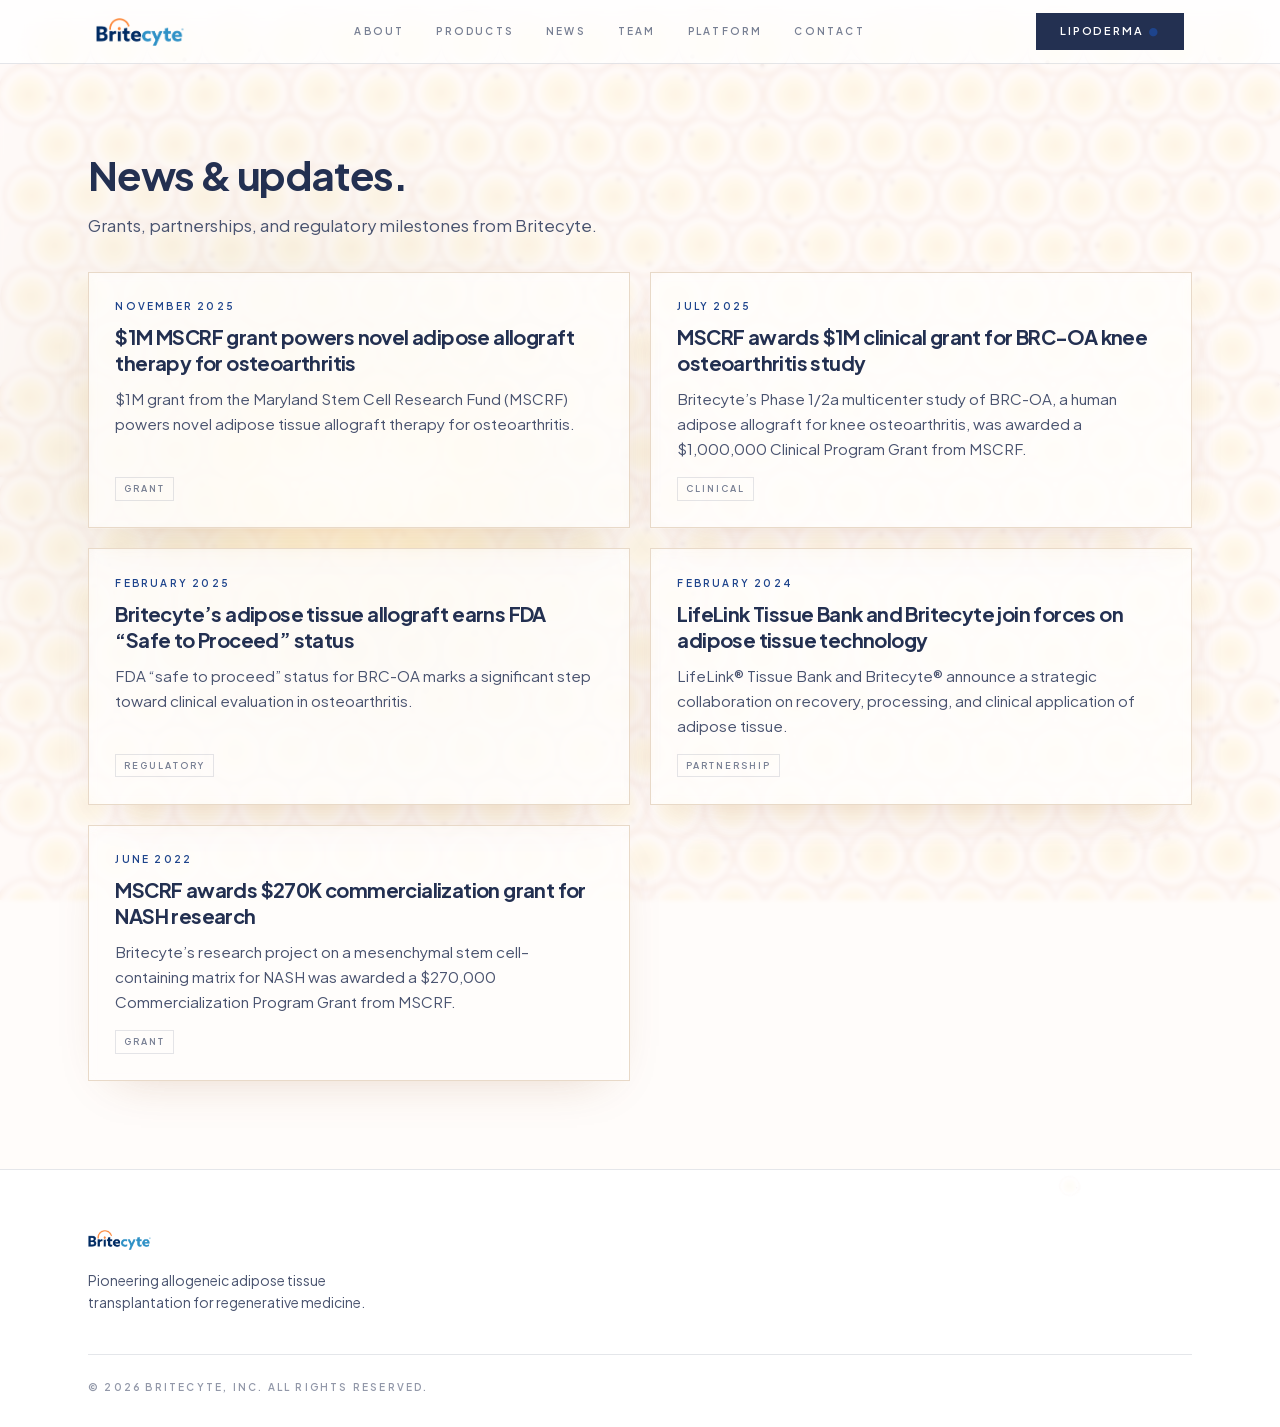
==== news/index.html @ 2af87d01 "Ship news system, product section photos, and team jar treatment. Adds article pages with prev/forwa" ====
<!DOCTYPE html>
<html lang="en" class="scroll-smooth">
<head>
  <meta charset="utf-8" />
  <meta name="viewport" content="width=device-width, initial-scale=1" />
  <title>News — Britecyte</title>
  <meta name="description" content="News, grants, partnerships, and regulatory updates from Britecyte." />
  <link rel="stylesheet" href="../css/styles.css?v=20260710n" />
</head>
<body>
  <div class="site-surface">
    <header class="site-header" id="site-header">
      <div class="site-header-inner">
        <a href="../index.html" class="site-logo" aria-label="Britecyte home">
          <img src="../assets/logos/britecyte-logo.png" alt="Britecyte" width="140" height="45" />
        </a>
        <nav class="site-nav microtype" aria-label="Primary">
          <a href="../index.html#about">About</a>
          <a href="../index.html#products">Products</a>
          <a href="../index.html#news">News</a>
          <a href="../index.html#team">Team</a>
          <a href="../index.html#platform">Platform</a>
          <a href="../index.html#contact">Contact</a>
        </nav>
        <div class="site-header-actions">
          <a href="../lipoderma.html" class="btn btn-primary">Lipoderma<span class="text-flame"> ●</span></a>
          <button type="button" class="menu-toggle" aria-label="Toggle menu" aria-expanded="false" data-menu-toggle>
            <svg width="24" height="24" viewBox="0 0 24 24" fill="none" stroke="currentColor" stroke-width="1.5" aria-hidden="true">
              <path class="menu-icon-path" d="M4 6h16M4 12h16M4 18h16" />
            </svg>
          </button>
        </div>
      </div>
      <nav class="site-nav-mobile microtype" data-mobile-nav aria-label="Mobile">
        <a href="../index.html#about">About</a>
        <a href="../index.html#products">Products</a>
        <a href="../index.html#news">News</a>
        <a href="../index.html#team">Team</a>
        <a href="../index.html#platform">Platform</a>
        <a href="../index.html#contact">Contact</a>
      </nav>
    </header>

    <main class="site-main">
      <section class="section section-cream">
        <div class="container">
          <div class="section-header reveal">
            <h1 class="section-title font-display">News &amp; updates.</h1>
            <p class="section-intro">Grants, partnerships, and regulatory milestones from Britecyte.</p>
          </div>
          <div class="news-grid news-grid--page reveal">
            <!-- NEWS_CARDS_START -->
            <a class="news-card surface surface-lg" href="mscrf-1m-grant-osteoarthritis/">
              <time class="microtype news-date" datetime="2025-11">November 2025</time>
              <h2 class="font-display news-title">$1M MSCRF grant powers novel adipose allograft therapy for osteoarthritis</h2>
              <p class="news-excerpt">$1M grant from the Maryland Stem Cell Research Fund (MSCRF) powers novel adipose tissue allograft therapy for osteoarthritis.</p>
              <span class="news-tag microtype">Grant</span>
            </a>
            <a class="news-card surface surface-lg" href="mscrf-clinical-grant-brc-oa/">
              <time class="microtype news-date" datetime="2025-07">July 2025</time>
              <h2 class="font-display news-title">MSCRF awards $1M clinical grant for BRC-OA knee osteoarthritis study</h2>
              <p class="news-excerpt">Britecyte’s Phase 1/2a multicenter study of BRC-OA, a human adipose allograft for knee osteoarthritis, was awarded a $1,000,000 Clinical Program Grant from MSCRF.</p>
              <span class="news-tag microtype">Clinical</span>
            </a>
            <a class="news-card surface surface-lg" href="fda-safe-to-proceed-brc-oa/">
              <time class="microtype news-date" datetime="2025-02">February 2025</time>
              <h2 class="font-display news-title">Britecyte’s adipose tissue allograft earns FDA “Safe to Proceed” status</h2>
              <p class="news-excerpt">FDA “safe to proceed” status for BRC-OA marks a significant step toward clinical evaluation in osteoarthritis.</p>
              <span class="news-tag microtype">Regulatory</span>
            </a>
            <a class="news-card surface surface-lg" href="lifelink-britecyte-partnership/">
              <time class="microtype news-date" datetime="2024-02">February 2024</time>
              <h2 class="font-display news-title">LifeLink Tissue Bank and Britecyte join forces on adipose tissue technology</h2>
              <p class="news-excerpt">LifeLink® Tissue Bank and Britecyte® announce a strategic collaboration on recovery, processing, and clinical application of adipose tissue.</p>
              <span class="news-tag microtype">Partnership</span>
            </a>
            <a class="news-card surface surface-lg" href="mscrf-nash-commercialization-grant/">
              <time class="microtype news-date" datetime="2022-06">June 2022</time>
              <h2 class="font-display news-title">MSCRF awards $270K commercialization grant for NASH research</h2>
              <p class="news-excerpt">Britecyte’s research project on a mesenchymal stem cell–containing matrix for NASH was awarded a $270,000 Commercialization Program Grant from MSCRF.</p>
              <span class="news-tag microtype">Grant</span>
            </a>
            <!-- NEWS_CARDS_END -->
          </div>
        </div>
      </section>
    </main>

    <footer class="site-footer section-motif-host" data-motif-key="footer">
      <div class="container footer-inner">
        <div class="footer-brand">
          <img src="../assets/logos/britecyte-logo.png" alt="Britecyte" width="140" height="45" class="footer-logo" />
          <p class="footer-tagline">Pioneering allogeneic adipose tissue transplantation for regenerative medicine.</p>
        </div>
        <p class="footer-disclaimer microtype">
          © <span data-year></span> Britecyte, Inc. All rights reserved.
        </p>
      </div>
    </footer>
  </div>
  <script type="module" src="../js/main.js?v=20260710l"></script>
</body>
</html>
---- css/styles.css ----
/* ── Fonts ─────────────────────────────────────────────────────────────── */
@font-face {
  font-family: "Plus Jakarta Sans";
  font-style: normal;
  font-weight: 200 800;
  font-display: swap;
  src: url(../assets/fonts/fba5a26ea33df6a3-s.p.18rizl4rsrl42.woff2) format("woff2");
}

/* ── Design tokens (orange ↔ blue inverted vs New V3 Lipoderma) ─────────── */
:root {
  --font-sans: "Plus Jakarta Sans", system-ui, -apple-system, sans-serif;
  --font-display: var(--font-sans);
  --color-ink: #233051;
  --color-ink-soft: #4a5470;
  --color-ivory: #fff;
  --color-cream: #fffbf7;
  --color-sand: #f5e6d8;
  --color-bronze: #c0782e;
  --color-bronze-deep: #8b4513;
  --color-flame: #1e448c;
  --color-orange-bright: #fd893c;
  --brand-wordmark-height-sm: 1.375rem;
  --brand-wordmark-height-md: 1.75rem;
  --brand-wordmark-height-lg: 2.25rem;
  /* Per-brand optical cap heights — artwork crops differ between SVG and PNG */
  --wordmark-lipoderma-sm: 1.3125rem;
  --wordmark-liposana-sm: 1.8125rem;
  --wordmark-lipoderma-md: 1.3125rem;
  --wordmark-liposana-md: 1.8125rem;
  --wordmark-lipoderma-lg: 2.25rem;
  --wordmark-liposana-lg: 3.125rem;
  --color-accent-ring: rgba(30, 68, 140, 0.28);
  --color-hairline: #2330511f;
  --color-border-warm: #ecd9c8;
  --color-border-glass: #f0dcc8bf;
  --site-header-h: 4rem;
  --container-max: 72rem;
  --shadow-lift: 0 18px 50px -28px #8b451347;
  --ease-out: cubic-bezier(0.22, 1, 0.36, 1);
  --space-card: 1.35rem;
  --space-card-lg: 1.65rem;
  --section-bg: rgba(255, 251, 247, 0.65);
  --section-padding: 4.5rem;
  --surface-fill: rgba(255, 255, 255, 0.48);
  --type-h2: clamp(1.75rem, 3.6vw, 2.5rem);
  --type-h3: 1.25rem;
  --type-body: 0.95rem;
  --type-lead: 1.05rem;
}

*,
*::before,
*::after {
  box-sizing: border-box;
  margin: 0;
  padding: 0;
}

html {
  scroll-behavior: smooth;
  -webkit-text-size-adjust: 100%;
}

body {
  font-family: var(--font-sans);
  color: var(--color-ink);
  background: var(--color-ivory);
  line-height: 1.5;
  -webkit-font-smoothing: antialiased;
}

::selection {
  background: var(--color-bronze);
  color: var(--color-ivory);
}

img {
  max-width: 100%;
  height: auto;
  display: block;
}

a {
  color: inherit;
  text-decoration: none;
}

button {
  font: inherit;
  cursor: pointer;
  border: none;
  background: none;
}

.font-display {
  font-family: var(--font-display);
  font-weight: 700;
  letter-spacing: -0.03em;
}

.microtype {
  font-size: 10px;
  font-weight: 600;
  letter-spacing: 0.22em;
  text-transform: uppercase;
  color: rgba(74, 84, 112, 0.75);
}

.text-muted {
  color: rgba(74, 84, 112, 0.7);
}

.text-bronze {
  color: var(--color-bronze);
}

.text-bronze-deep {
  color: var(--color-bronze-deep);
}

.text-flame {
  color: var(--color-flame);
}

/* Shared product wordmark sizing — optical match across Lipoderma SVG & Liposana PNG */
.brand-wordmark {
  display: block;
  height: var(--wordmark-lipoderma-sm);
  width: auto;
  max-width: min(100%, 14rem);
  object-fit: contain;
  object-position: left center;
}

.brand-wordmark--liposana {
  height: var(--wordmark-liposana-sm);
}

.brand-wordmark--md {
  height: var(--wordmark-lipoderma-md);
  max-width: min(100%, 11rem);
}

.brand-wordmark--md.brand-wordmark--liposana {
  height: var(--wordmark-liposana-md);
}

.brand-wordmark--lg {
  height: var(--wordmark-lipoderma-lg);
  max-width: min(100%, 16rem);
}

.brand-wordmark--lg.brand-wordmark--liposana {
  height: var(--wordmark-liposana-lg);
}

/* ── Dots (match V3 hierarchy) ─────────────────────────────────────────── */
.eyebrow-dot,
.history-dot {
  display: inline-block;
  width: 0.625rem;
  height: 0.625rem;
  border-radius: 999px;
  background: var(--color-flame);
  flex-shrink: 0;
  position: relative;
  box-shadow: 0 0 0 0.375rem var(--color-accent-ring);
  animation: accent-ring-pulse 1.8s ease-in-out infinite;
  vertical-align: middle;
}

.eyebrow-dot {
  margin-right: 0.75rem;
}

/* Section titles — solid dot only, no pulsing ring */
.section-header .eyebrow-dot,
.hero-eyebrow .eyebrow-dot,
.contact-block>.microtype .eyebrow-dot,
.page-hero .microtype .eyebrow-dot {
  box-shadow: none;
  animation: none;
  transform: translateY(-5%);
}

@keyframes accent-ring-pulse {

  0%,
  100% {
    box-shadow: 0 0 0 0.375rem var(--color-accent-ring);
  }

  50% {
    box-shadow: 0 0 0 0.6875rem rgba(30, 68, 140, 0.08);
  }
}

@media (prefers-reduced-motion: reduce) {

  .eyebrow-dot,
  .history-dot {
    animation: none;
  }
}

/* ── Surfaces (glass panels — unified V3-aligned system) ─────────────────── */
.surface {
  padding: var(--space-card);
  border: 1px solid #e8d9c8;
  background-color: var(--surface-fill);
  backdrop-filter: blur(4px);
  -webkit-backdrop-filter: blur(4px);
  box-shadow: var(--shadow-lift);
}

/* Size modifier */
.surface-lg {
  padding: var(--space-card-lg);
}

/* Slightly stronger glass (used sparingly for emphasis) */
.surface-glass {
  background-color: rgba(255, 251, 247, 0.92);
  border-color: #e8d9c8c4;
  backdrop-filter: blur(8px);
  -webkit-backdrop-filter: blur(8px);
}

/* Accent tint (warm) — toned to harmonize with base surface transparency */
.surface-accent {
  background: linear-gradient(145deg, rgba(255, 255, 255, 0.9) 0%, rgba(255, 240, 230, 0.86) 100%);
  border-color: rgba(192, 120, 46, 0.28);
}

/* Tile variant (used in grids) */
.surface-tile {
  background-color: var(--surface-fill);
  border: 1px solid #e8d9c8;
  backdrop-filter: blur(4px);
  -webkit-backdrop-filter: blur(4px);
  box-shadow: var(--shadow-lift);
}

/* ── Surface / background ────────────────────────────────────────────────── */
.site-surface {
  isolation: isolate;
  min-height: 100vh;
  position: relative;
}

.site-surface::after {
  content: "";
  position: fixed;
  inset: 0;
  z-index: -2;
  pointer-events: none;
  opacity: 0.52;
  background-color: #fdf2f4;
  background-image: url(../assets/patterns/adipocyte-pattern-large.svg);
  background-repeat: repeat;
  background-size: auto 100vh;
}

@media (min-width: 1024px) {
  .site-surface::after {
    background-size: 100vw auto;
  }
}

.site-surface::before {
  content: "";
  position: fixed;
  inset: 0;
  z-index: -1;
  pointer-events: none;
  opacity: 0.5;
  background-image: url(../assets/backgrounds/gradO.png);
  background-position: -70% -3%;
  background-repeat: no-repeat;
  background-size: 80vw 1000px;
}

.site-main,
.site-footer {
  position: relative;
  z-index: 1;
}

@media (max-width: 1023px) {
  .site-surface::before {
    background-position: 50% 72%;
    background-size: 120vw 860px;
  }
}

@media (min-width: 1024px) {
  .site-surface::before {
    background-position: -70% -3%;
    background-size: 80vw 1000px;
  }
}

/* ── Layout ──────────────────────────────────────────────────────────────── */
.container {
  width: 100%;
  max-width: var(--container-max);
  margin-inline: auto;
  padding-inline: 1.5rem;
}

.section {
  padding-block: var(--section-padding);
  position: relative;
  overflow-x: clip;
}

.section-white,
.section-cream {
  background: var(--section-bg);
  backdrop-filter: blur(2px);
  -webkit-backdrop-filter: blur(2px);
}

@media (min-width: 768px) {
  :root {
    --section-padding: 5.5rem;
  }
}

.section-header {
  margin-bottom: 2rem;
  max-width: 40rem;
}

.section-header-center {
  text-align: left;
  max-width: 40rem;
  margin-inline: 0;
  margin-bottom: 2rem;
}

.section-title {
  font-size: var(--type-h2);
  line-height: 1.15;
  margin: 0;
  text-wrap: balance;
  color: var(--color-ink);
}

.section-title-sm {
  font-size: clamp(1.5rem, 3vw, 2rem);
  text-transform: uppercase;
  letter-spacing: 0.12em;
}

.section-title-sm .brand-split {
  text-transform: none;
  letter-spacing: normal;
}

.section-intro {
  margin-top: 0.875rem;
  max-width: 36rem;
  color: var(--color-ink-soft);
  line-height: 1.65;
  font-size: var(--type-lead);
}

.section-intro a {
  color: var(--color-flame);
  text-decoration: underline;
  text-underline-offset: 0.15em;
}

.section-intro a:hover {
  color: var(--color-bronze);
}

/* ── Header ──────────────────────────────────────────────────────────────── */
.site-header {
  position: fixed;
  inset: 0 0 auto;
  z-index: 50;
  height: var(--site-header-h);
  border-bottom: 1px solid var(--color-hairline);
  background: rgba(255, 255, 255, 0.82);
  backdrop-filter: blur(12px);
  -webkit-backdrop-filter: blur(12px);
}

.site-header.is-scrolled {
  box-shadow: 0 4px 24px -8px rgba(139, 69, 19, 0.12);
}

.site-header-inner {
  max-width: var(--container-max);
  margin-inline: auto;
  height: 100%;
  padding-inline: 1rem;
  display: flex;
  align-items: center;
  justify-content: space-between;
  gap: 1rem;
}

.site-logo {
  display: inline-flex;
  align-items: center;
  flex-shrink: 0;
  padding-block: 0.25rem;
}

.site-logo img {
  height: 1.75rem;
  width: auto;
  display: block;
}

.site-nav {
  display: none;
  align-items: center;
  gap: 2rem;
}

.site-nav a {
  transition: color 0.15s;
}

.site-nav a:hover,
.site-nav-mobile a:hover {
  color: var(--color-bronze-deep);
}

.site-header-actions {
  display: flex;
  align-items: center;
  gap: 0.75rem;
}

.menu-toggle {
  display: flex;
  align-items: center;
  justify-content: center;
  width: 2.5rem;
  height: 2.5rem;
  color: var(--color-ink);
}

.site-nav-mobile {
  display: none;
  flex-direction: column;
  align-items: center;
  gap: 1.25rem;
  padding: 1.5rem;
  border-top: 1px solid var(--color-hairline);
  background: rgba(255, 255, 255, 0.95);
  backdrop-filter: blur(12px);
}

.site-nav-mobile.is-open {
  display: flex;
}

.site-main {
  padding-top: var(--site-header-h);
}

@media (max-width: 1023px) {
  .site-header-actions .btn-secondary {
    display: none;
  }
}

@media (min-width: 1024px) {
  .site-nav {
    display: flex;
  }

  .menu-toggle {
    display: none;
  }

  .site-header-inner {
    padding-inline: 2rem;
  }
}

/* Mobile menu backdrop (V3 pattern) */
@media (max-width: 1023px) {
  .site-nav-mobile.is-open {
    background: rgba(255, 255, 255, 0.96);
    backdrop-filter: blur(8px);
    -webkit-backdrop-filter: blur(8px);
  }
}

/* ── Buttons ─────────────────────────────────────────────────────────────── */
.btn {
  display: inline-flex;
  align-items: center;
  justify-content: center;
  gap: 0.25rem;
  padding: 0.625rem 1.5rem;
  font-size: 0.6875rem;
  font-weight: 600;
  letter-spacing: 0.18em;
  text-transform: uppercase;
  transition: background 0.2s, color 0.2s, border-color 0.2s;
  white-space: nowrap;
}

.btn-primary {
  background: var(--color-ink);
  color: var(--color-ivory);
}

.btn-primary:hover {
  background: var(--color-bronze);
}

.btn-secondary {
  border: 1px solid var(--color-hairline);
  color: var(--color-ink);
  background: transparent;
}

.btn-secondary:hover {
  border-color: var(--color-bronze);
  color: var(--color-bronze-deep);
}

.btn-ghost {
  border: 1px solid var(--color-sand);
  color: var(--color-ink-soft);
  background: rgba(255, 255, 255, 0.6);
}

.btn-ghost:hover {
  border-color: var(--color-flame);
  color: var(--color-ink);
}

.btn-full {
  width: 100%;
}

/* ── Card copy (typography inside surfaces) ──────────────────────────────── */
.card-title,
.news-title,
.pathway-title,
.platform-proof h3 {
  font-size: var(--type-h3);
  margin-bottom: 0.625rem;
  line-height: 1.3;
  color: var(--color-ink);
}

.card-title-lg,
.our-story-heading,
.platform-outcomes-title {
  font-size: 1.375rem;
  margin: 0 0 1rem;
  line-height: 1.3;
  color: var(--color-ink);
}

.card-body,
.our-story-copy,
.pathway-body,
.platform-outcomes-lead,
.platform-proof p,
.news-excerpt,
.news-body,
.product-desc {
  color: var(--color-ink-soft);
  line-height: 1.65;
  font-size: var(--type-body);
}

/* ── Hero ────────────────────────────────────────────────────────────────── */
.hero {
  min-height: calc(100svh - var(--site-header-h));
  display: flex;
  align-items: center;
  padding-block: 2rem 3rem;
  position: relative;
}

.hero::after {
  content: "";
  position: absolute;
  inset-inline: 0;
  bottom: 0;
  height: 5rem;
  background: linear-gradient(to bottom, transparent, rgba(255, 251, 247, 0.65));
  pointer-events: none;
}

.hero-grid {
  width: 100%;
  max-width: var(--container-max);
  margin-inline: auto;
  padding-inline: 1.5rem;
  display: grid;
  gap: 2.5rem;
  align-items: center;
}

.hero-headline {
  font-size: clamp(2rem, 5vw, 3rem);
  line-height: 1.1;
  margin-top: 0;
}

.hero-subhead {
  margin-top: 1.25rem;
  max-width: 32rem;
  color: var(--color-ink-soft);
  line-height: 1.65;
  font-size: var(--type-lead);
}

.hero-subhead strong {
  font-weight: 700;
  color: var(--color-ink);
}

.hero-cta-row {
  display: flex;
  flex-wrap: wrap;
  gap: 0.75rem;
  margin-top: 1.75rem;
}

.hero-byline {
  margin-top: 1.5rem;
}

.hero-visual-inner {
  display: grid;
  gap: 1rem;
  position: relative;
  z-index: 1;
}

/* .hero-stat-card {
//layout hook — visual styling from .surface 
} */

.hero-stat-value {
  display: block;
  font-size: 1.25rem;
  line-height: 1.2;
}

.hero-stat-label {
  display: block;
  margin-top: 0.35rem;
}

@media (min-width: 1024px) {
  .hero-grid {
    grid-template-columns: 1.1fr 0.9fr;
    gap: 3rem;
    padding-inline: 2rem;
  }
}

/* ── Platform / Pathway ──────────────────────────────────────────────────── */
.platform-intro {
  max-width: 42rem;
}

.pathway-grid {
  list-style: none;
  display: grid;
  gap: 1rem;
  margin-bottom: 3rem;
}

.pathway-step {
  display: grid;
  grid-template-columns: auto 1fr;
  gap: 1.25rem;
  align-items: start;
}

.pathway-step--1 {
  background: linear-gradient(135deg, rgba(255, 251, 247, 0.95), rgba(255, 235, 210, 0.75));
}

.pathway-step--2 {
  background: linear-gradient(135deg, rgba(255, 240, 220, 0.92), rgba(253, 200, 154, 0.55));
}

.pathway-step--3 {
  background: linear-gradient(135deg, rgba(253, 200, 154, 0.65), rgba(253, 137, 60, 0.35));
}

.pathway-step--4 {
  background: linear-gradient(135deg, rgba(253, 137, 60, 0.35), rgba(192, 120, 46, 0.45));
}

.pathway-num {
  font-family: var(--font-display);
  font-size: 1.75rem;
  font-weight: 800;
  line-height: 1;
  color: var(--color-bronze-deep);
  opacity: 0.85;
}

.pathway-title {
  margin-bottom: 0.625rem;
}

.pathway-body {
  margin: 0;
}

.platform-outcomes {
  margin-bottom: 3rem;
  padding: var(--space-card-lg);
}

.platform-outcomes-copy {
  max-width: 42rem;
  margin-bottom: 1.5rem;
}

.platform-outcomes-lead {
  margin: 0;
}

.platform-outcomes-portrait {
  margin: 0 0 1.25rem;
}

.platform-outcomes-portrait img,
.platform-outcomes-metric img {
  display: block;
  width: 100%;
  height: auto;
  border-radius: 0.5rem;
  border: 1px solid rgba(26, 22, 18, 0.08);
}

.platform-outcomes-caption {
  margin-top: 0.5rem;
  font-size: 0.8rem;
  color: var(--color-ink-soft);
  text-align: center;
}

.platform-outcomes-metrics {
  display: grid;
  gap: 1rem;
}

.platform-outcomes-metric {
  margin: 0;
}

.platform-outcomes-metric-pair {
  display: grid;
  grid-template-columns: 1fr 1fr;
  gap: 0.5rem;
}

.platform-outcomes-note {
  margin-top: 1rem;
  font-size: 0.75rem;
  color: var(--color-ink-soft);
  line-height: 1.5;
  opacity: 0.85;
}

.platform-proof {
  display: grid;
  gap: 1rem;
}

.platform-proof h3 {
  margin-bottom: 0.5rem;
}

.platform-proof p {
  margin: 0;
}

@media (min-width: 1024px) {
  .pathway-grid {
    grid-template-columns: repeat(2, 1fr);
  }

  .platform-outcomes {
    padding: var(--space-card-lg);
  }

  .platform-outcomes-metrics {
    grid-template-columns: repeat(3, 1fr);
  }

  .platform-proof {
    grid-template-columns: repeat(3, 1fr);
  }
}

/* ── About ───────────────────────────────────────────────────────────────── */
.about-grid {
  display: grid;
  gap: 1.5rem;
}

.our-story-copy {
  display: grid;
  gap: 1.25rem;
}

.our-story-copy p {
  margin: 0;
}

.our-story-milestones {
  margin-top: 2rem;
  padding-top: 1.5rem;
  border-top: 1px solid var(--color-hairline);
}

.our-story-milestones-list {
  display: grid;
  gap: 0.75rem;
  margin-top: 0;
  font-size: 0.9rem;
  color: var(--color-ink-soft);
}

.our-story-milestones-list strong {
  color: var(--color-flame);
}

.about-stats {
  list-style: none;
  display: flex;
  flex-wrap: wrap;
  gap: 1.5rem;
  margin-top: 1.5rem;
  padding-top: 1.25rem;
  border-top: 1px solid var(--color-hairline);
}

.about-stats li {
  display: flex;
  flex-direction: column;
  gap: 0.15rem;
}

.about-stats strong {
  font-size: 1.5rem;
  color: var(--color-bronze-deep);
}

.about-stats span {
  font-size: 0.8rem;
  color: var(--color-ink-soft);
}

/* ── Products ────────────────────────────────────────────────────────────── */
.products-grid {
  display: grid;
  gap: 1.5rem;
}

.product-card {
  display: flex;
  flex-direction: column;
  overflow: hidden;
  padding: 0;
}

.product-card.surface-lg {
  padding: 0;
}

.product-brand-logo-wrap {
  min-height: 2.75rem;
  display: flex;
  align-items: center;
  margin-bottom: 0.625rem;
}

.product-brand-logo-wrap .product-brand-logo {
  margin-bottom: 0;
}

.product-card-body {
  padding: var(--space-card-lg);
  flex: 1;
  display: flex;
  flex-direction: column;
}

.product-badge {
  color: var(--color-flame);
  margin-bottom: 0.5rem;
}

.product-brand-logo {
  margin-bottom: 0.625rem;
}

.product-desc {
  flex: 1;
  margin-bottom: 1rem;
}

.product-features {
  list-style: none;
  margin-top: 1rem;
  display: flex;
  flex-direction: column;
  gap: 0.35rem;
}

.product-features li {
  font-size: 0.85rem;
  color: var(--color-ink-soft);
  padding-left: 1rem;
  position: relative;
  line-height: 1.5;
}

.product-features li::before {
  content: "●";
  position: absolute;
  left: 0;
  color: var(--color-flame);
  font-size: 0.5rem;
  top: 0.45em;
}

.product-link {
  display: inline-block;
  margin-top: 1.25rem;
  font-size: 0.85rem;
  font-weight: 600;
  color: var(--color-bronze-deep);
  transition: color 0.15s;
}

.product-link:hover {
  color: var(--color-bronze);
}

@media (min-width: 1024px) {
  .products-grid {
    grid-template-columns: repeat(2, 1fr);
  }
}

/* Photo sections: large natural contain — same treatment as original blue vial */
.products-section,
.section-with-photo {
  isolation: isolate;
}

.products-bg {
  position: absolute;
  inset: 0;
  z-index: 0;
  pointer-events: none;
  overflow: hidden;
}

.products-bg-frame {
  position: absolute;
  left: 50%;
  top: 50%;
  transform: translate(-50%, -50%);
  width: min(calc(var(--container-max) + 6rem), 98vw);
  line-height: 0;
}

.products-bg-photo {
  display: block;
  width: 100%;
  height: auto;
  max-width: none;
  object-fit: contain;
  object-position: center center;
}

#team .products-bg-frame {
  top: 39%;
}

/* ── About / History timeline (V3 style, orange aesthetic) ───────────────── */
.about-timeline {
  list-style: none;
  display: flex;
  flex-direction: column;
  gap: 0;
  margin: 0;
  padding: 0;
  position: relative;
  max-width: 42rem;
  margin-inline: auto;
}

.about-timeline-entry {
  grid-template-columns: 1rem 1fr;
  align-items: start;
  column-gap: 1.25rem;
  padding-bottom: 1.75rem;
  display: grid;
  position: relative;
}

.about-timeline-entry:last-child {
  padding-bottom: 0;
}

.about-timeline-node {
  grid-column: 1;
  grid-row: 1;
  align-self: start;
  justify-self: center;
  margin-top: 0.4375rem;
  z-index: 1;
  background: var(--color-flame);
  border-radius: 999px;
  flex-shrink: 0;
  width: 0.625rem;
  height: 0.625rem;
  display: block;
  position: relative;
  box-shadow: 0 0 0 0.375rem rgba(30, 68, 140, 0.28);
  animation: flame-ring-pulse 1.8s ease-in-out infinite;
}

.about-timeline-node:before {
  content: none;
}

.about-timeline-content {
  grid-column: 2;
  grid-row: 1;
  min-width: 0;
  position: relative;
}

.about-timeline-content:before {
  content: none;
}

.about-timeline-heading {
  font-family: var(--font-display);
  color: var(--color-ink);
  margin: 0;
  font-size: 1rem;
  font-weight: 700;
  line-height: 1.3;
}

.about-timeline-year {
  color: var(--color-flame);
  font-weight: 700;
}

.about-timeline-year:after {
  content: " · ";
  color: rgba(74, 84, 112, 0.6);
  font-weight: 400;
}

.about-timeline-body {
  margin-top: 0.625rem;
  line-height: 1.55;
  text-transform: none;
  letter-spacing: 0.06em;
  font-size: 0.875rem;
  color: var(--color-ink-soft);
}

.about-timeline-visual {
  width: 3.25rem;
  height: 3.25rem;
  object-fit: contain;
  margin-bottom: 0.5rem;
  opacity: 0.92;
}

.about-timeline-visual--brand {
  width: auto;
  height: 1.65rem;
  margin-bottom: 0.5rem;
}

@media (min-width: 768px) {
  .about-timeline-heading {
    font-size: 1.05rem;
  }

  .about-timeline-body {
    font-size: 0.9rem;
  }
}

@media (max-width: 1023px) {
  .about-timeline:after {
    content: "";
    pointer-events: none;
    background: rgba(35, 48, 81, 0.18);
    width: 1px;
    position: absolute;
    top: calc(0.4375rem + 0.3125rem);
    bottom: calc(0.4375rem + 0.3125rem);
    left: calc(0.5rem - 0.5px);
    z-index: 0;
  }

  .about-timeline-content:before {
    content: "";
    pointer-events: none;
    background: rgba(35, 48, 81, 0.18);
    width: calc(1.25rem + 0.5rem);
    height: 1px;
    position: absolute;
    top: 0.6875rem;
    right: 100%;
    margin-right: 0;
  }
}

@media (prefers-reduced-motion: reduce) {
  .about-timeline-node {
    animation: none;
  }
}

/* ── News ────────────────────────────────────────────────────────────────── */
.news-grid {
  display: grid;
  gap: 1.25rem;
}

a.news-card {
  display: flex;
  flex-direction: column;
  height: 100%;
  outline: none;
  text-decoration: none;
  color: inherit;
  transition: transform 0.25s var(--ease-out), box-shadow 0.25s var(--ease-out);
}

a.news-card:hover {
  transform: translateY(-2px);
}

a.news-card:focus-visible {
  box-shadow:
    0 0 0 3px var(--color-accent-ring),
    var(--shadow-lift);
}

.news-date {
  color: var(--color-flame);
  display: block;
  margin-bottom: 0.625rem;
}

.news-excerpt {
  flex: 1;
}

.news-tag {
  display: inline-block;
  margin-top: 1rem;
  padding: 0.25rem 0.5rem;
  border: 1px solid var(--color-hairline);
  font-size: 9px;
  align-self: flex-start;
}

.news-more {
  margin-top: 1.75rem;
}

.news-more--header {
  margin-top: 0.875rem;
}

.news-load-error {
  color: var(--color-ink-soft);
  font-size: var(--type-body);
}

.news-grid--page {
  grid-template-columns: 1fr;
}

@media (min-width: 768px) {
  .news-grid--page {
    grid-template-columns: repeat(2, 1fr);
  }
}

@media (min-width: 1024px) {
  .news-grid {
    grid-template-columns: repeat(3, 1fr);
  }

  .news-grid--page {
    grid-template-columns: repeat(2, 1fr);
  }
}

/* Article pages */
.article-container {
  max-width: 42rem;
}

.article-back {
  margin-bottom: 1.5rem;
}

.article-back a {
  color: var(--color-flame);
}

.article-back a:hover {
  color: var(--color-bronze);
}

.article-header {
  margin-bottom: 1.75rem;
}

.article-title {
  font-size: var(--type-h2);
  line-height: 1.2;
  margin-top: 0.75rem;
  text-wrap: balance;
}

.article-body {
  display: grid;
  gap: 1.15rem;
  font-size: var(--type-body);
  line-height: 1.7;
  color: var(--color-ink-soft);
}

.article-body p {
  margin: 0;
}

.article-links {
  margin-top: 2rem;
}

.article-links-label {
  margin-bottom: 0.75rem;
  color: var(--color-flame);
}

.article-links ul {
  list-style: none;
  display: grid;
  gap: 0.65rem;
}

.article-links a {
  color: var(--color-ink);
  text-decoration: underline;
  text-underline-offset: 0.15em;
}

.article-links a:hover {
  color: var(--color-bronze);
}

.article-back-bottom {
  margin-top: 2rem;
}

.article-nav {
  display: grid;
  grid-template-columns: 1fr 1fr;
  gap: 1rem;
  margin-top: 2.5rem;
  padding-top: 1.75rem;
  border-top: 1px solid var(--color-hairline);
}

.article-nav-link {
  display: flex;
  flex-direction: column;
  gap: 0.4rem;
  padding: 1rem 1.1rem;
  border-radius: 0.75rem;
  background: rgba(255, 255, 255, 0.48);
  border: 1px solid var(--color-hairline);
  text-decoration: none;
  color: inherit;
  transition: border-color 0.2s ease, background 0.2s ease;
  min-width: 0;
}

.article-nav-link:hover {
  border-color: rgba(30, 68, 140, 0.35);
  background: rgba(255, 255, 255, 0.72);
}

.article-nav-link.is-empty {
  visibility: hidden;
  pointer-events: none;
  border: 0;
  background: transparent;
  padding: 0;
}

.article-nav-prev {
  text-align: right;
  align-items: flex-end;
}

.article-nav-dir {
  color: var(--color-flame);
}

.article-nav-title {
  font-size: var(--type-body);
  line-height: 1.35;
  color: var(--color-ink);
  text-wrap: balance;
}

@media (max-width: 560px) {
  .article-nav {
    grid-template-columns: 1fr;
  }

  .article-nav-prev {
    text-align: left;
    align-items: flex-start;
  }

  .article-nav-link.is-empty {
    display: none;
  }
}

/* (Careers section removed per request) */

/* ── Team & Contact ──────────────────────────────────────────────────────── */
.team-contact-stack {
  display: flex;
  flex-direction: column;
  gap: 4rem;
}

.contact-block {
  width: 100%;
  max-width: 40rem;
  margin-inline: auto;
}

.contact-block > .section-title {
  text-align: center;
  margin-bottom: 2rem;
}

.team-section {
  width: 100%;
}

.team-grid {
  display: grid;
  grid-template-columns: repeat(2, minmax(0, 1fr));
  gap: 1.25rem;
}

.team-card {
  padding: 0;
  overflow: hidden;
  cursor: pointer;
}

.team-card-inner {
  position: relative;
  aspect-ratio: 3 / 4;
  overflow: hidden;
}

.team-card-photo {
  display: block;
  width: 100%;
  height: 120%;
  object-fit: cover;
  object-position: center top;
  transform: translateY(-10%);
}

#team .team-grid {
  margin-top: 12%;
}

.team-card-name {
  position: absolute;
  inset-inline: 0;
  bottom: 0;
  z-index: 2;
  padding: 2.5rem 1rem 1rem;
  background: linear-gradient(to top, rgba(20, 12, 6, 0.88) 0%, rgba(20, 12, 6, 0.45) 55%, transparent 100%);
  pointer-events: none;
}

.team-card-name-text {
  display: block;
  color: #fff8f0;
  font-size: 0.95rem;
  line-height: 1.25;
  text-shadow: 0 1px 8px rgba(0, 0, 0, 0.35);
}

.team-card-title {
  display: block;
  margin-top: 0.35rem;
  color: var(--color-bronze);
  line-height: 1.35;
}

.team-card-bio {
  position: absolute;
  inset: 0;
  z-index: 3;
  display: flex;
  align-items: center;
  padding: 1.25rem;
  background: rgba(28, 18, 10, 0.9);
  color: rgba(255, 251, 247, 0.95);
  opacity: 0;
  overflow-y: auto;
  transition: opacity 0.35s var(--ease-out);
}

.team-card-bio p {
  font-size: 0.82rem;
  line-height: 1.65;
}

.team-card:hover .team-card-bio,
.team-card:focus-within .team-card-bio {
  opacity: 1;
}

.contact-email {
  display: inline-block;
  margin-top: 1rem;
  font-size: 1.25rem;
  color: var(--color-bronze-deep);
  transition: color 0.15s;
}

.contact-email:hover {
  color: var(--color-bronze);
}

.contact-form {
  margin-top: 1.5rem;
  display: flex;
  flex-direction: column;
  gap: 1rem;
}

.contact-form.surface-lg {
  padding: var(--space-card-lg);
}

.form-row {
  display: flex;
  flex-direction: column;
  gap: 0.35rem;
}

.form-label {
  color: var(--color-ink-soft);
}

.form-input {
  padding: 0.75rem 1rem;
  border: 1px solid var(--color-border-warm);
  background: rgba(255, 255, 255, 0.8);
  font-family: inherit;
  font-size: 0.95rem;
  color: var(--color-ink);
  transition: border-color 0.15s;
}

.form-input:focus {
  outline: none;
  border-color: var(--color-bronze);
}

.form-textarea {
  resize: vertical;
  min-height: 6rem;
}

.form-success {
  color: var(--color-bronze-deep);
  text-align: center;
  padding: 0.5rem;
}

.form-error {
  color: #9a3412;
  text-align: center;
  padding: 0.5rem;
}

.contact-address {
  margin-top: 2rem;
  font-style: normal;
  font-size: 0.9rem;
  color: var(--color-ink-soft);
  line-height: 1.7;
  text-align: center;
}

.contact-address a {
  color: var(--color-bronze-deep);
}

.contact-address a:hover {
  text-decoration: underline;
}

@media (min-width: 640px) {
  .team-grid {
    grid-template-columns: repeat(3, minmax(0, 1fr));
  }
}

@media (min-width: 1024px) {
  .contact-block {
    max-width: 52rem;
  }

  .team-grid {
    grid-template-columns: repeat(5, minmax(0, 1fr));
    gap: 1rem;
  }

  .team-card-name-text {
    font-size: 0.85rem;
  }

  .team-card-bio p {
    font-size: 0.78rem;
  }
}

@media (prefers-reduced-motion: reduce) {
  .team-card-bio {
    transition: none;
  }
}

/* ── Product subpages ────────────────────────────────────────────────────── */
.page-hero:not(.products-section) {
  padding-top: calc(var(--section-padding) * 0.6);
  padding-bottom: calc(var(--section-padding) * 0.55);
}

.page-hero-inner {
  max-width: 40rem;
}

.page-hero-inner>.microtype:first-child {
  margin-bottom: 0;
}

.page-hero-logo {
  display: block;
  margin: 0.875rem 0 1rem;
}

.page-hero-title {
  font-size: clamp(2rem, 4vw, 2.75rem);
  line-height: 1.12;
  margin-top: 0;
}

.page-hero-lead {
  margin-top: 1.25rem;
  color: var(--color-ink-soft);
  line-height: 1.65;
  font-size: 1.05rem;
}

.page-content-grid {
  display: grid;
  gap: 1rem;
}

.page-content-grid h3 {
  font-size: 1.1rem;
  margin-bottom: 0.625rem;
  line-height: 1.35;
}

.page-content-grid p {
  font-size: 0.95rem;
  color: var(--color-ink-soft);
  line-height: 1.65;
}

.page-cta-row {
  display: flex;
  flex-wrap: wrap;
  gap: 0.75rem;
  margin-top: 1.75rem;
}

@media (min-width: 1024px) {
  .page-content-grid {
    grid-template-columns: repeat(2, 1fr);
  }
}

/* ── Footer ──────────────────────────────────────────────────────────────── */
.site-footer {
  position: relative;
  border-top: 1px solid var(--color-hairline);
  background: var(--color-ivory);
  padding-block: 3.5rem 2rem;
}

.footer-gradient {
  position: absolute;
  inset-inline: 0;
  top: 0;
  height: 4rem;
  transform: translateY(-100%);
  background: linear-gradient(to bottom, transparent, var(--color-ivory));
  pointer-events: none;
}

.footer-lead {
  margin-bottom: 2.5rem;
}

.footer-headline {
  font-size: clamp(1.35rem, 3vw, 1.75rem);
  line-height: 1.3;
  max-width: 36rem;
}

.footer-brand {
  margin-bottom: 2.5rem;
}

.footer-logo {
  height: 1.75rem;
  width: auto;
  display: block;
  margin-bottom: 1rem;
  padding: 0.25rem 0;
}

.footer-tagline {
  font-size: 0.875rem;
  color: var(--color-ink-soft);
  max-width: 18rem;
  line-height: 1.55;
}

.footer-audience {
  margin-top: 1.25rem;
  display: flex;
  flex-wrap: wrap;
  gap: 2rem;
}

.footer-patients,
.footer-clinicians {
  display: flex;
  flex-direction: column;
  gap: 0.35rem;
}

.footer-patients-label,
.footer-clinicians-label {
  color: var(--color-ink-soft);
}

.footer-patients a,
.footer-clinicians a {
  font-family: var(--font-display);
  font-size: 0.95rem;
  font-weight: 700;
  color: var(--color-bronze-deep);
  text-decoration: none;
}

.footer-patients a:hover,
.footer-clinicians a:hover {
  color: var(--color-flame);
}

.footer-social {
  display: flex;
  flex-wrap: wrap;
  gap: 0.5rem 1.25rem;
  margin: 1rem 0 0;
  padding: 0;
  list-style: none;
}

.footer-social a {
  font-size: 0.6875rem;
  font-weight: 600;
  letter-spacing: 0.12em;
  text-transform: uppercase;
  color: rgba(74, 84, 112, 0.72);
  text-decoration: none;
  transition: color 0.15s;
}

.footer-social a:hover {
  color: var(--color-bronze-deep);
}

.footer-disclaimer {
  padding-top: 1.5rem;
  border-top: 1px solid var(--color-hairline);
  line-height: 1.6;
  color: rgba(74, 84, 112, 0.6);
}

/* ── Section motifs ──────────────────────────────────────────────────────── */
.section-motif-host {
  position: relative;
}

.section-adipocyte-layer {
  position: absolute;
  inset: 0;
  pointer-events: none;
  z-index: 0;
  overflow: hidden;
}

.section-adipocyte-cluster {
  position: absolute;
  left: var(--cluster-x);
  top: var(--cluster-y);
  width: var(--cluster-w);
  height: auto;
  transform: translate(-50%, -50%) rotate(var(--cluster-rotate));
  opacity: var(--cluster-opacity);
  z-index: 0;
  pointer-events: none;
  mix-blend-mode: multiply;
}

/* Hide ambient line motifs — clusters only */
.section-ambient-motif {
  display: none !important;
}

.ambient-svg {
  display: none !important;
}

.section-motif-host > .container,
.section-motif-host > .hero-grid,
.section-motif-host > .footer-inner {
  position: relative;
  z-index: 1;
}

/* ── Scroll reveal ───────────────────────────────────────────────────────── */
.reveal {
  opacity: 0;
  transform: translateY(1.25rem);
  transition: opacity 0.7s var(--ease-out), transform 0.7s var(--ease-out);
}

.reveal.is-visible {
  opacity: 1;
  transform: translateY(0);
}

.reveal-delay-1 {
  transition-delay: 0.1s;
}

.reveal-delay-2 {
  transition-delay: 0.2s;
}

@media (prefers-reduced-motion: reduce) {
  .reveal {
    opacity: 1;
    transform: none;
    transition: none;
  }

  html {
    scroll-behavior: auto;
  }

  .section-adipocyte-cluster {
    transform: translate(-50%, -50%) !important;
  }
}
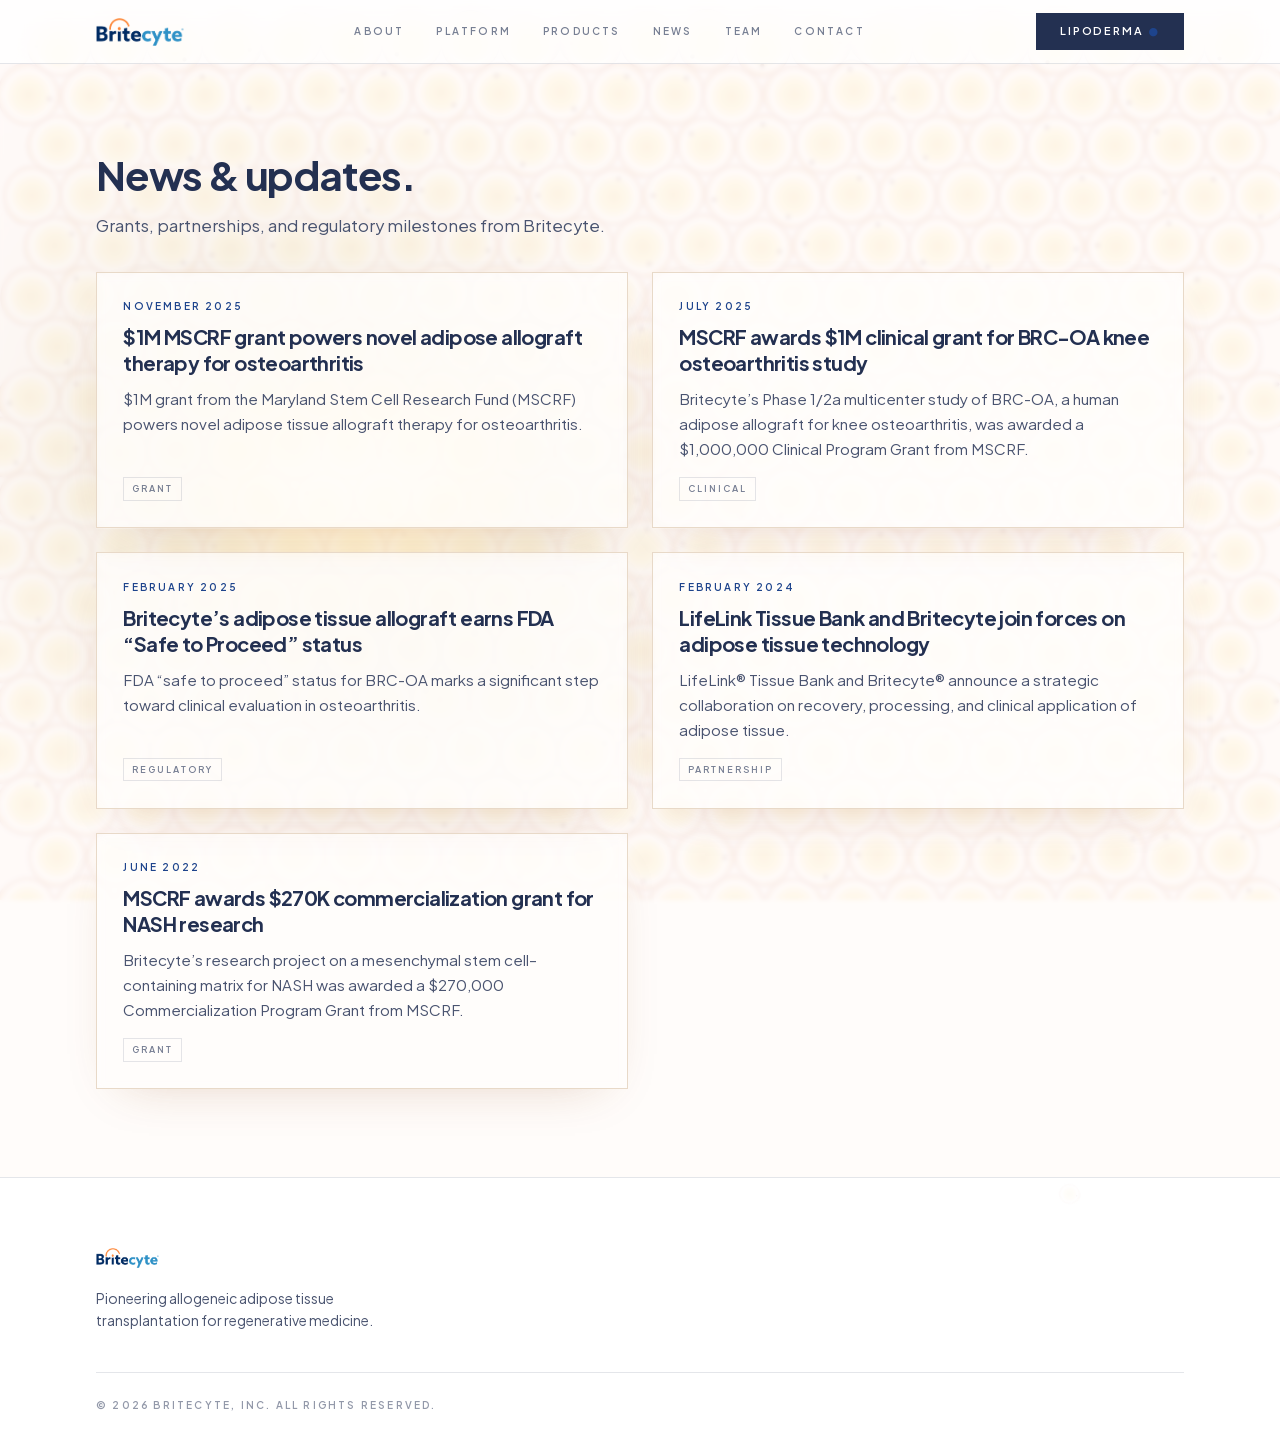
==== commit 4996fac4: "Archive unused assets and finalize site cleanup Keep retired design assets in the repository while e" ====
--- a/news/index.html
+++ b/news/index.html
@@ -3,9 +3,9 @@
 <head>
   <meta charset="utf-8" />
   <meta name="viewport" content="width=device-width, initial-scale=1" />
-  <title>News — Britecyte</title>
+  <title>News—Britecyte</title>
   <meta name="description" content="News, grants, partnerships, and regulatory updates from Britecyte." />
-  <link rel="stylesheet" href="../css/styles.css?v=20260710n" />
+  <link rel="stylesheet" href="../css/styles.css?v=20260714d" />
 </head>
 <body>
   <div class="site-surface">
@@ -16,10 +16,10 @@
         </a>
         <nav class="site-nav microtype" aria-label="Primary">
           <a href="../index.html#about">About</a>
+          <a href="../index.html#platform">Platform</a>
           <a href="../index.html#products">Products</a>
           <a href="../index.html#news">News</a>
           <a href="../index.html#team">Team</a>
-          <a href="../index.html#platform">Platform</a>
           <a href="../index.html#contact">Contact</a>
         </nav>
         <div class="site-header-actions">
@@ -33,10 +33,10 @@
       </div>
       <nav class="site-nav-mobile microtype" data-mobile-nav aria-label="Mobile">
         <a href="../index.html#about">About</a>
+        <a href="../index.html#platform">Platform</a>
         <a href="../index.html#products">Products</a>
         <a href="../index.html#news">News</a>
         <a href="../index.html#team">Team</a>
-        <a href="../index.html#platform">Platform</a>
         <a href="../index.html#contact">Contact</a>
       </nav>
     </header>
--- a/css/styles.css
+++ b/css/styles.css
@@ -41,7 +41,10 @@
   --space-card: 1.35rem;
   --space-card-lg: 1.65rem;
   --section-bg: rgba(255, 251, 247, 0.65);
-  --section-padding: 4.5rem;
+  /* Shared layout rhythm — sections, subpages, header, containers */
+  --container-pad-x: 1.5rem;
+  --section-padding: 3.75rem;
+  --section-header-mb: 2rem;
   --surface-fill: rgba(255, 255, 255, 0.48);
   --type-h2: clamp(1.75rem, 3.6vw, 2.5rem);
   --type-h3: 1.25rem;
@@ -86,11 +89,33 @@
   text-decoration: none;
 }
 
+button:not(:disabled),
+input[type="button"]:not(:disabled),
+input[type="submit"]:not(:disabled),
+input[type="reset"]:not(:disabled),
+a[href],
+label[for],
+summary,
+[role="button"]:not([aria-disabled="true"]),
+[role="tab"]:not([aria-disabled="true"]) {
+  cursor: pointer;
+}
+
 button {
   font: inherit;
-  cursor: pointer;
   border: none;
   background: none;
+}
+
+button:disabled,
+input[type="button"]:disabled,
+input[type="submit"]:disabled,
+input[type="reset"]:disabled,
+input:disabled,
+select:disabled,
+textarea:disabled,
+[aria-disabled="true"] {
+  cursor: not-allowed;
 }
 
 .font-display {
@@ -306,7 +331,7 @@
   width: 100%;
   max-width: var(--container-max);
   margin-inline: auto;
-  padding-inline: 1.5rem;
+  padding-inline: var(--container-pad-x);
 }
 
 .section {
@@ -322,22 +347,38 @@
   -webkit-backdrop-filter: blur(2px);
 }
 
+/* Stacked cream sections: keep total gap ~ one section pad, not two */
+.section.section-cream + .section.section-cream,
+.page-hero + .section {
+  padding-top: calc(var(--section-padding) * 0.45);
+}
+
 @media (min-width: 768px) {
   :root {
     --section-padding: 5.5rem;
   }
 }
 
+@media (min-width: 1024px) {
+  :root {
+    --container-pad-x: 2rem;
+  }
+}
+
 .section-header {
-  margin-bottom: 2rem;
+  margin-bottom: var(--section-header-mb);
   max-width: 40rem;
+}
+
+.section-header > .microtype:first-child {
+  margin-bottom: 0.75rem;
 }
 
 .section-header-center {
   text-align: left;
   max-width: 40rem;
   margin-inline: 0;
-  margin-bottom: 2rem;
+  margin-bottom: var(--section-header-mb);
 }
 
 .section-title {
@@ -397,7 +438,7 @@
   max-width: var(--container-max);
   margin-inline: auto;
   height: 100%;
-  padding-inline: 1rem;
+  padding-inline: var(--container-pad-x);
   display: flex;
   align-items: center;
   justify-content: space-between;
@@ -479,10 +520,6 @@
 
   .menu-toggle {
     display: none;
-  }
-
-  .site-header-inner {
-    padding-inline: 2rem;
   }
 }
 
@@ -601,7 +638,7 @@
   width: 100%;
   max-width: var(--container-max);
   margin-inline: auto;
-  padding-inline: 1.5rem;
+  padding-inline: var(--container-pad-x);
   display: grid;
   gap: 2.5rem;
   align-items: center;
@@ -628,9 +665,18 @@
 
 .hero-cta-row {
   display: flex;
-  flex-wrap: wrap;
+  flex-direction: row;
+  flex-wrap: nowrap;
+  align-items: center;
   gap: 0.75rem;
   margin-top: 1.75rem;
+}
+
+@media (max-width: 380px) {
+  .hero-cta-row .btn {
+    padding-inline: 1rem;
+    letter-spacing: 0.12em;
+  }
 }
 
 .hero-byline {
@@ -659,11 +705,41 @@
   margin-top: 0.35rem;
 }
 
+/* Mobile hero: compact the three proof cards and leave room for Safari chrome. */
+@media (max-width: 767px) {
+  .hero {
+    min-height: calc(100svh - var(--site-header-h) - 1rem);
+    padding-block: 1.5rem calc(2rem + env(safe-area-inset-bottom));
+  }
+
+  .hero-grid {
+    gap: 1.5rem;
+    transform: translateY(0);
+  }
+
+  .hero-visual-inner {
+    gap: 0.8rem;
+  }
+
+  .hero-stat-card.surface {
+    padding: 1.13rem 1rem;
+  }
+
+  .hero-stat-value {
+    font-size: 1.25rem;
+    line-height: 1.15;
+  }
+
+  .hero-stat-label {
+    margin-top: 0.26rem;
+    line-height: 1.4;
+  }
+}
+
 @media (min-width: 1024px) {
   .hero-grid {
     grid-template-columns: 1.1fr 0.9fr;
     gap: 3rem;
-    padding-inline: 2rem;
   }
 }
 
@@ -675,8 +751,8 @@
 .pathway-grid {
   list-style: none;
   display: grid;
-  gap: 1rem;
-  margin-bottom: 3rem;
+  gap: 1.25rem;
+  margin-bottom: 0;
 }
 
 .pathway-step {
@@ -720,7 +796,7 @@
 }
 
 .platform-outcomes {
-  margin-bottom: 3rem;
+  margin-bottom: 0;
   padding: var(--space-card-lg);
 }
 
@@ -781,6 +857,10 @@
   gap: 1rem;
 }
 
+.platform-proof-header {
+  margin: var(--section-header-mb) 0 1.25rem;
+}
+
 .platform-proof h3 {
   margin-bottom: 0.5rem;
 }
@@ -959,7 +1039,146 @@
   }
 }
 
-/* Photo sections: large natural contain — same treatment as original blue vial */
+/* Compact Pipeline teaser under Products */
+.products-pipeline-card {
+  display: flex;
+  flex-wrap: wrap;
+  align-items: center;
+  justify-content: space-between;
+  gap: 1rem 1.5rem;
+  width: 100%;
+  margin: 1.5rem auto 0;
+  padding: var(--space-card) var(--space-card-lg);
+  text-decoration: none;
+  color: inherit;
+  transition: transform 0.2s ease, box-shadow 0.2s ease;
+}
+
+.products-pipeline-card:hover {
+  transform: translateY(-2px);
+}
+
+.products-pipeline-card-copy {
+  flex: 1 1 16rem;
+  min-width: 0;
+}
+
+.products-pipeline-card .product-badge {
+  margin-bottom: 0.35rem;
+}
+
+.products-pipeline-card-title {
+  font-size: 1.15rem;
+  line-height: 1.3;
+  margin: 0 0 0.35rem;
+}
+
+.products-pipeline-card-body {
+  margin: 0;
+  font-size: 0.9rem;
+  line-height: 1.55;
+  color: var(--color-ink-soft);
+  max-width: 36rem;
+}
+
+.products-pipeline-card-cta {
+  flex-shrink: 0;
+  font-size: 0.85rem;
+  font-weight: 600;
+  color: var(--color-bronze-deep);
+  transition: color 0.15s;
+}
+
+.products-pipeline-card:hover .products-pipeline-card-cta {
+  color: var(--color-bronze);
+}
+
+@media (min-width: 768px) {
+  .products-pipeline-card-title {
+    font-size: 1.25rem;
+  }
+}
+
+@media (min-width: 1024px) {
+  .products-pipeline-card {
+    width: 75%;
+  }
+}
+
+/* ── Pipeline ────────────────────────────────────────────────────────────── */
+.pipeline-grid {
+  display: grid;
+  gap: 1.5rem;
+}
+
+.pipeline-card {
+  padding: var(--space-card-lg);
+  display: flex;
+  flex-direction: column;
+  gap: 0.75rem;
+}
+
+.pipeline-stage {
+  color: var(--color-flame);
+  letter-spacing: 0.06em;
+  text-transform: uppercase;
+}
+
+.pipeline-title {
+  font-size: var(--type-h3);
+  line-height: 1.25;
+  margin: 0;
+}
+
+.pipeline-body {
+  color: var(--color-ink-soft);
+  font-size: var(--type-body);
+  line-height: 1.65;
+  margin: 0;
+}
+
+.pipeline-milestones {
+  list-style: none;
+  margin: 0.5rem 0 0;
+  padding: 0;
+  display: grid;
+  gap: 0.55rem;
+}
+
+.pipeline-milestones li {
+  position: relative;
+  padding-left: 1.1rem;
+  color: var(--color-ink-soft);
+  font-size: var(--type-body);
+  line-height: 1.5;
+}
+
+.pipeline-milestones li::before {
+  content: "";
+  position: absolute;
+  left: 0;
+  top: 0.55em;
+  width: 0.4rem;
+  height: 0.4rem;
+  border-radius: 999px;
+  background: var(--color-flame);
+}
+
+.pipeline-note {
+  margin-top: var(--section-header-mb);
+  max-width: 42rem;
+  color: var(--color-ink-soft);
+  line-height: 1.55;
+  opacity: 0.85;
+}
+
+@media (min-width: 1024px) {
+  .pipeline-grid {
+    grid-template-columns: repeat(2, 1fr);
+  }
+}
+
+/* Photo sections: full-bleed cover on desktop + mobile */
 .products-section,
 .section-with-photo {
   isolation: isolate;
@@ -975,24 +1194,58 @@
 
 .products-bg-frame {
   position: absolute;
-  left: 50%;
-  top: 50%;
-  transform: translate(-50%, -50%);
-  width: min(calc(var(--container-max) + 6rem), 98vw);
+  inset: 0;
   line-height: 0;
+}
+
+.products-bg-frame picture {
+  display: contents;
 }
 
 .products-bg-photo {
   display: block;
   width: 100%;
-  height: auto;
+  height: 100%;
   max-width: none;
-  object-fit: contain;
+  object-fit: cover;
   object-position: center center;
-}
-
-#team .products-bg-frame {
-  top: 39%;
+  opacity: 0.5;
+}
+
+/* Contact jar — centered 4:5 plate */
+#contact .products-bg-photo {
+  object-position: center center;
+}
+
+#about .products-bg-photo {
+  object-position: 78% 45%;
+}
+
+#products .products-bg-photo {
+  object-position: 45% 50%;
+}
+
+/* MOBILE PHOTO FRAMING — easy revert: delete this whole media block */
+@media (max-width: 767px) {
+  /* Full-bleed section background, matching the other photo sections. */
+  #about .products-bg-photo {
+    width: 100%;
+    height: 100%;
+    object-fit: cover;
+    /* Shift the centered vial toward the right side of the mobile frame. */
+    object-position: 50% center;
+    opacity: 0.5;
+    transform: none;
+  }
+
+  #products .products-bg-photo {
+    object-position: 40% 52%;
+  }
+
+  #contact .products-bg-photo {
+    object-position: center center;
+    transform: none;
+  }
 }
 
 /* ── About / History timeline (V3 style, orange aesthetic) ───────────────── */
@@ -1142,7 +1395,7 @@
 /* ── News ────────────────────────────────────────────────────────────────── */
 .news-grid {
   display: grid;
-  gap: 1.25rem;
+  gap: 1.5rem;
 }
 
 a.news-card {
@@ -1258,7 +1511,7 @@
 }
 
 .article-links {
-  margin-top: 2rem;
+  margin-top: var(--section-header-mb);
 }
 
 .article-links-label {
@@ -1283,14 +1536,14 @@
 }
 
 .article-back-bottom {
-  margin-top: 2rem;
+  margin-top: var(--section-header-mb);
 }
 
 .article-nav {
   display: grid;
   grid-template-columns: 1fr 1fr;
   gap: 1rem;
-  margin-top: 2.5rem;
+  margin-top: var(--section-header-mb);
   padding-top: 1.75rem;
   border-top: 1px solid var(--color-hairline);
 }
@@ -1359,7 +1612,7 @@
 .team-contact-stack {
   display: flex;
   flex-direction: column;
-  gap: 4rem;
+  gap: var(--section-padding);
 }
 
 .contact-block {
@@ -1402,10 +1655,6 @@
   object-fit: cover;
   object-position: center top;
   transform: translateY(-10%);
-}
-
-#team .team-grid {
-  margin-top: 12%;
 }
 
 .team-card-name {
@@ -1438,18 +1687,23 @@
   inset: 0;
   z-index: 3;
   display: flex;
-  align-items: center;
-  padding: 1.25rem;
-  background: rgba(28, 18, 10, 0.9);
+  align-items: flex-start;
+  padding: 1rem;
+  background: rgba(28, 18, 10, 0.92);
   color: rgba(255, 251, 247, 0.95);
   opacity: 0;
+  overflow-x: hidden;
   overflow-y: auto;
+  cursor: text;
+  -webkit-overflow-scrolling: touch;
+  overscroll-behavior: contain;
   transition: opacity 0.35s var(--ease-out);
 }
 
 .team-card-bio p {
-  font-size: 0.82rem;
-  line-height: 1.65;
+  margin: 0;
+  font-size: 0.78rem;
+  line-height: 1.5;
 }
 
 .team-card:hover .team-card-bio,
@@ -1559,8 +1813,24 @@
     font-size: 0.85rem;
   }
 
+  .team-card-bio {
+    padding: 0.75rem;
+  }
+
   .team-card-bio p {
-    font-size: 0.78rem;
+    font-size: 0.7rem;
+    line-height: 1.45;
+  }
+}
+
+@media (max-width: 639px) {
+  .team-card-bio {
+    padding: 0.75rem;
+  }
+
+  .team-card-bio p {
+    font-size: 0.7rem;
+    line-height: 1.45;
   }
 }
 
@@ -1570,9 +1840,9 @@
   }
 }
 
-/* ── Product subpages ────────────────────────────────────────────────────── */
-.page-hero:not(.products-section) {
-  padding-top: calc(var(--section-padding) * 0.6);
+/* ── Product / pipeline subpages ─────────────────────────────────────────── */
+.page-hero.section {
+  padding-top: var(--section-padding);
   padding-bottom: calc(var(--section-padding) * 0.55);
 }
 
@@ -1580,13 +1850,13 @@
   max-width: 40rem;
 }
 
-.page-hero-inner>.microtype:first-child {
-  margin-bottom: 0;
+.page-hero-inner > .microtype:first-child {
+  margin-bottom: 0.75rem;
 }
 
 .page-hero-logo {
   display: block;
-  margin: 0.875rem 0 1rem;
+  margin: 0.15rem 0 1rem;
 }
 
 .page-hero-title {
@@ -1599,22 +1869,23 @@
   margin-top: 1.25rem;
   color: var(--color-ink-soft);
   line-height: 1.65;
-  font-size: 1.05rem;
+  font-size: var(--type-lead);
+  max-width: 36rem;
 }
 
 .page-content-grid {
   display: grid;
-  gap: 1rem;
+  gap: 1.25rem;
 }
 
 .page-content-grid h3 {
-  font-size: 1.1rem;
+  font-size: var(--type-h3);
   margin-bottom: 0.625rem;
   line-height: 1.35;
 }
 
 .page-content-grid p {
-  font-size: 0.95rem;
+  font-size: var(--type-body);
   color: var(--color-ink-soft);
   line-height: 1.65;
 }
@@ -1626,9 +1897,44 @@
   margin-top: 1.75rem;
 }
 
+.page-cta-row--after-note {
+  margin-top: var(--section-header-mb);
+}
+
+.page-cta-panel {
+  display: grid;
+  gap: 1.5rem;
+  align-items: center;
+}
+
+.page-cta-panel-title {
+  font-size: clamp(1.5rem, 3vw, 2rem);
+  margin: 0.75rem 0;
+  line-height: 1.2;
+}
+
+.page-cta-panel-body {
+  margin: 0;
+  color: var(--color-ink-soft);
+  line-height: 1.65;
+  font-size: var(--type-body);
+  max-width: 36rem;
+}
+
+.page-cta-panel-actions {
+  display: flex;
+  flex-wrap: wrap;
+  gap: 0.75rem;
+}
+
 @media (min-width: 1024px) {
   .page-content-grid {
     grid-template-columns: repeat(2, 1fr);
+  }
+
+  .page-cta-panel {
+    grid-template-columns: 1fr auto;
+    gap: 2rem;
   }
 }
 
@@ -1637,7 +1943,7 @@
   position: relative;
   border-top: 1px solid var(--color-hairline);
   background: var(--color-ivory);
-  padding-block: 3.5rem 2rem;
+  padding-block: calc(var(--section-padding) * 0.75) 2rem;
 }
 
 .footer-gradient {
@@ -1733,6 +2039,16 @@
 
 .footer-social a:hover {
   color: var(--color-bronze-deep);
+}
+
+@media (max-width: 767px) {
+  .footer-audience {
+    row-gap: 1rem;
+  }
+
+  .footer-social {
+    row-gap: 0.75rem;
+  }
 }
 
 .footer-disclaimer {
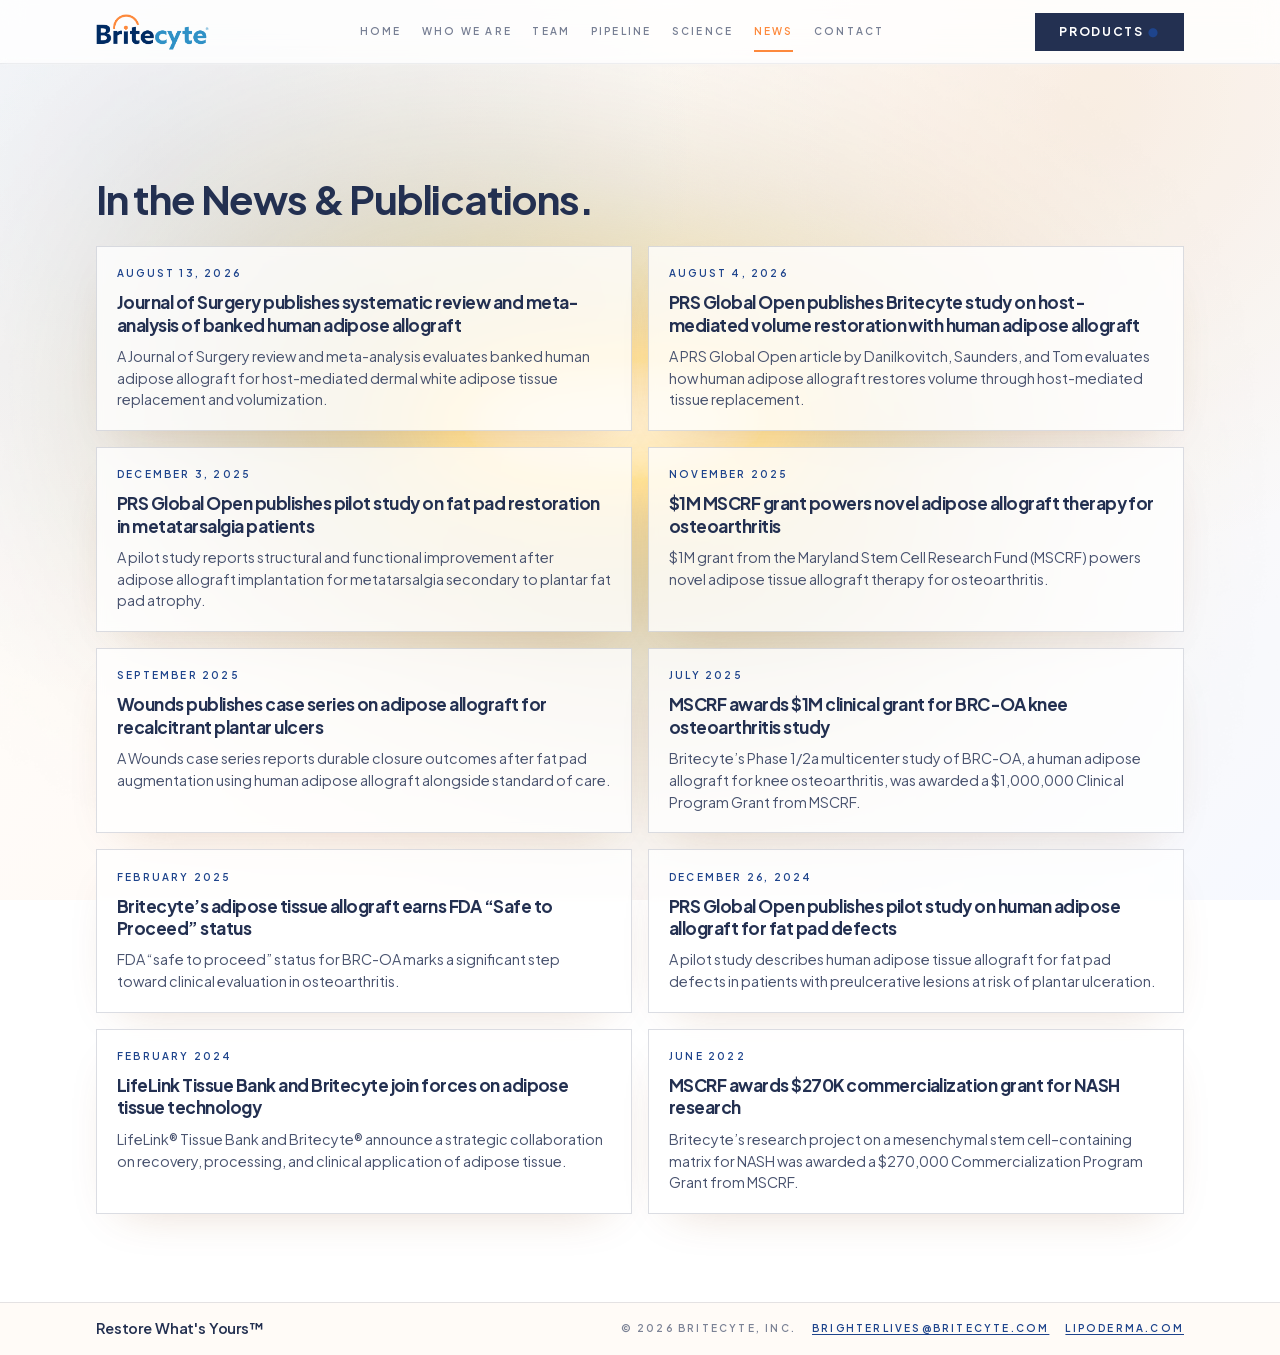
==== commit b3f95cb5: "Promote the copytest panel-app preview to britecyte.com. Brings over the hash-tab site, mobile polis" ====
--- a/news/index.html
+++ b/news/index.html
@@ -4,26 +4,27 @@
   <meta charset="utf-8" />
   <meta name="viewport" content="width=device-width, initial-scale=1" />
   <title>News—Britecyte</title>
-  <meta name="description" content="News, grants, partnerships, and regulatory updates from Britecyte." />
-  <link rel="stylesheet" href="../css/styles.css?v=20260714d" />
+  <meta name="description" content="News, publications, and updates from Britecyte." />
+  <link rel="stylesheet" href="../css/styles.css?v=20260822aj" />
 </head>
 <body>
   <div class="site-surface">
     <header class="site-header" id="site-header">
       <div class="site-header-inner">
-        <a href="../index.html" class="site-logo" aria-label="Britecyte home">
+        <a href="../index.html#home" class="site-logo" aria-label="Britecyte home">
           <img src="../assets/logos/britecyte-logo.png" alt="Britecyte" width="140" height="45" />
         </a>
         <nav class="site-nav microtype" aria-label="Primary">
-          <a href="../index.html#about">About</a>
-          <a href="../index.html#platform">Platform</a>
-          <a href="../index.html#products">Products</a>
-          <a href="../index.html#news">News</a>
-          <a href="../index.html#team">Team</a>
-          <a href="../index.html#contact">Contact</a>
+          <a class="site-tab" href="../index.html#home">Home</a>
+          <a class="site-tab" href="../index.html#about">Who We Are</a>
+          <a class="site-tab" href="../index.html#team">Team</a>
+          <a class="site-tab" href="../index.html#pipeline">Pipeline</a>
+          <a class="site-tab" href="../index.html#platform">Science</a>
+          <a class="site-tab is-active" href="./" aria-current="page">News</a>
+          <a class="site-tab" href="../index.html#contact">Contact</a>
         </nav>
         <div class="site-header-actions">
-          <a href="../lipoderma.html" class="btn btn-primary">Lipoderma<span class="text-flame"> ●</span></a>
+          <a href="../index.html#pipeline" class="btn btn-primary">Products<span class="text-flame"> ●</span></a>
           <button type="button" class="menu-toggle" aria-label="Toggle menu" aria-expanded="false" data-menu-toggle>
             <svg width="24" height="24" viewBox="0 0 24 24" fill="none" stroke="currentColor" stroke-width="1.5" aria-hidden="true">
               <path class="menu-icon-path" d="M4 6h16M4 12h16M4 18h16" />
@@ -31,73 +32,40 @@
           </button>
         </div>
       </div>
-      <nav class="site-nav-mobile microtype" data-mobile-nav aria-label="Mobile">
-        <a href="../index.html#about">About</a>
-        <a href="../index.html#platform">Platform</a>
-        <a href="../index.html#products">Products</a>
-        <a href="../index.html#news">News</a>
-        <a href="../index.html#team">Team</a>
-        <a href="../index.html#contact">Contact</a>
-      </nav>
     </header>
 
-    <main class="site-main">
+    <main class="site-main news-archive">
       <section class="section section-cream">
         <div class="container">
           <div class="section-header reveal">
-            <h1 class="section-title font-display">News &amp; updates.</h1>
-            <p class="section-intro">Grants, partnerships, and regulatory milestones from Britecyte.</p>
+            <h1 class="section-title font-display">In the News &amp; Publications.</h1>
           </div>
-          <div class="news-grid news-grid--page reveal">
-            <!-- NEWS_CARDS_START -->
-            <a class="news-card surface surface-lg" href="mscrf-1m-grant-osteoarthritis/">
-              <time class="microtype news-date" datetime="2025-11">November 2025</time>
-              <h2 class="font-display news-title">$1M MSCRF grant powers novel adipose allograft therapy for osteoarthritis</h2>
-              <p class="news-excerpt">$1M grant from the Maryland Stem Cell Research Fund (MSCRF) powers novel adipose tissue allograft therapy for osteoarthritis.</p>
-              <span class="news-tag microtype">Grant</span>
-            </a>
-            <a class="news-card surface surface-lg" href="mscrf-clinical-grant-brc-oa/">
-              <time class="microtype news-date" datetime="2025-07">July 2025</time>
-              <h2 class="font-display news-title">MSCRF awards $1M clinical grant for BRC-OA knee osteoarthritis study</h2>
-              <p class="news-excerpt">Britecyte’s Phase 1/2a multicenter study of BRC-OA, a human adipose allograft for knee osteoarthritis, was awarded a $1,000,000 Clinical Program Grant from MSCRF.</p>
-              <span class="news-tag microtype">Clinical</span>
-            </a>
-            <a class="news-card surface surface-lg" href="fda-safe-to-proceed-brc-oa/">
-              <time class="microtype news-date" datetime="2025-02">February 2025</time>
-              <h2 class="font-display news-title">Britecyte’s adipose tissue allograft earns FDA “Safe to Proceed” status</h2>
-              <p class="news-excerpt">FDA “safe to proceed” status for BRC-OA marks a significant step toward clinical evaluation in osteoarthritis.</p>
-              <span class="news-tag microtype">Regulatory</span>
-            </a>
-            <a class="news-card surface surface-lg" href="lifelink-britecyte-partnership/">
-              <time class="microtype news-date" datetime="2024-02">February 2024</time>
-              <h2 class="font-display news-title">LifeLink Tissue Bank and Britecyte join forces on adipose tissue technology</h2>
-              <p class="news-excerpt">LifeLink® Tissue Bank and Britecyte® announce a strategic collaboration on recovery, processing, and clinical application of adipose tissue.</p>
-              <span class="news-tag microtype">Partnership</span>
-            </a>
-            <a class="news-card surface surface-lg" href="mscrf-nash-commercialization-grant/">
-              <time class="microtype news-date" datetime="2022-06">June 2022</time>
-              <h2 class="font-display news-title">MSCRF awards $270K commercialization grant for NASH research</h2>
-              <p class="news-excerpt">Britecyte’s research project on a mesenchymal stem cell–containing matrix for NASH was awarded a $270,000 Commercialization Program Grant from MSCRF.</p>
-              <span class="news-tag microtype">Grant</span>
-            </a>
-            <!-- NEWS_CARDS_END -->
-          </div>
+          <div class="news-grid news-grid--page reveal" data-news-grid></div>
         </div>
       </section>
     </main>
 
-    <footer class="site-footer section-motif-host" data-motif-key="footer">
-      <div class="container footer-inner">
-        <div class="footer-brand">
-          <img src="../assets/logos/britecyte-logo.png" alt="Britecyte" width="140" height="45" class="footer-logo" />
-          <p class="footer-tagline">Pioneering allogeneic adipose tissue transplantation for regenerative medicine.</p>
+    <footer class="site-footer site-footer--slim">
+      <div class="container footer-inner footer-inner--slim">
+        <p class="footer-tagline footer-tagline--slim">Restore What's Yours™</p>
+        <div class="footer-meta microtype">
+          <span>© <span data-year></span> Britecyte, Inc.</span>
+          <a href="mailto:brighterlives@britecyte.com">brighterlives@britecyte.com</a>
+          <a class="footer-meta-more" href="https://lipoderma.com" target="_blank" rel="noopener noreferrer">lipoderma.com</a>
         </div>
-        <p class="footer-disclaimer microtype">
-          © <span data-year></span> Britecyte, Inc. All rights reserved.
-        </p>
+        <a class="btn btn-primary footer-contact" href="../index.html#contact">Contact</a>
       </div>
     </footer>
   </div>
-  <script type="module" src="../js/main.js?v=20260710l"></script>
+  <nav class="site-nav-mobile microtype" data-mobile-nav aria-label="Mobile">
+    <a class="site-tab" href="../index.html#home">Home</a>
+    <a class="site-tab" href="../index.html#about">Who We Are</a>
+    <a class="site-tab" href="../index.html#team">Team</a>
+    <a class="site-tab" href="../index.html#pipeline">Pipeline</a>
+    <a class="site-tab" href="../index.html#platform">Science</a>
+    <a class="site-tab is-active" href="./" aria-current="page">News</a>
+    <a class="site-tab" href="../index.html#contact">Contact</a>
+  </nav>
+  <script type="module" src="../js/main.js?v=20260822aj"></script>
 </body>
 </html>
--- a/css/styles.css
+++ b/css/styles.css
@@ -17,9 +17,9 @@
   --color-cream: #fffbf7;
   --color-sand: #f5e6d8;
   --color-bronze: #c0782e;
-  --color-bronze-deep: #8b4513;
   --color-flame: #1e448c;
   --color-orange-bright: #fd893c;
+  --color-bronze-deep: var(--color-orange-bright);
   --brand-wordmark-height-sm: 1.375rem;
   --brand-wordmark-height-md: 1.75rem;
   --brand-wordmark-height-lg: 2.25rem;
@@ -40,7 +40,6 @@
   --ease-out: cubic-bezier(0.22, 1, 0.36, 1);
   --space-card: 1.35rem;
   --space-card-lg: 1.65rem;
-  --section-bg: rgba(255, 251, 247, 0.65);
   /* Shared layout rhythm — sections, subpages, header, containers */
   --container-pad-x: 1.5rem;
   --section-padding: 3.75rem;
@@ -62,6 +61,7 @@
 
 html {
   scroll-behavior: smooth;
+  scroll-padding-top: var(--site-header-h);
   -webkit-text-size-adjust: 100%;
 }
 
@@ -137,7 +137,7 @@
 }
 
 .text-bronze {
-  color: var(--color-bronze);
+  color: var(--color-orange-bright);
 }
 
 .text-bronze-deep {
@@ -280,11 +280,11 @@
   inset: 0;
   z-index: -2;
   pointer-events: none;
-  opacity: 0.52;
-  background-color: #fdf2f4;
-  background-image: url(../assets/patterns/adipocyte-pattern-large.svg);
-  background-repeat: repeat;
-  background-size: auto 100vh;
+  opacity: 0.78;
+  background:
+    radial-gradient(circle at 12% 18%, rgba(30, 68, 140, 0.1), transparent 34rem),
+    radial-gradient(circle at 86% 12%, rgba(192, 120, 46, 0.12), transparent 28rem),
+    linear-gradient(135deg, #fff 0%, #fff8f2 54%, #f4f8ff 100%);
 }
 
 @media (min-width: 1024px) {
@@ -301,29 +301,15 @@
   pointer-events: none;
   opacity: 0.5;
   background-image: url(../assets/backgrounds/gradO.png);
-  background-position: -70% -3%;
+  background-position: calc(50% - 5vw) center;
   background-repeat: no-repeat;
-  background-size: 80vw 1000px;
+  background-size: 120vw auto;
 }
 
 .site-main,
 .site-footer {
   position: relative;
   z-index: 1;
-}
-
-@media (max-width: 1023px) {
-  .site-surface::before {
-    background-position: 50% 72%;
-    background-size: 120vw 860px;
-  }
-}
-
-@media (min-width: 1024px) {
-  .site-surface::before {
-    background-position: -70% -3%;
-    background-size: 80vw 1000px;
-  }
 }
 
 /* ── Layout ──────────────────────────────────────────────────────────────── */
@@ -340,15 +326,9 @@
   overflow-x: clip;
 }
 
-.section-white,
-.section-cream {
-  background: var(--section-bg);
-  backdrop-filter: blur(2px);
-  -webkit-backdrop-filter: blur(2px);
-}
-
-/* Stacked cream sections: keep total gap ~ one section pad, not two */
+/* Stacked sections: keep total gap ~ one section pad, not two */
 .section.section-cream + .section.section-cream,
+.hero + .section,
 .page-hero + .section {
   padding-top: calc(var(--section-padding) * 0.45);
 }
@@ -415,7 +395,7 @@
 }
 
 .section-intro a:hover {
-  color: var(--color-bronze);
+  color: var(--color-orange-bright);
 }
 
 /* ── Header ──────────────────────────────────────────────────────────────── */
@@ -430,6 +410,20 @@
   -webkit-backdrop-filter: blur(12px);
 }
 
+.site-header::after {
+  content: "";
+  position: absolute;
+  inset-inline: 0;
+  bottom: -0.45rem;
+  height: 0.9rem;
+  pointer-events: none;
+  background: rgba(255, 255, 255, 0.01);
+  backdrop-filter: blur(3px);
+  -webkit-backdrop-filter: blur(3px);
+  mask-image: linear-gradient(to bottom, transparent 0%, #000 45%, transparent 100%);
+  -webkit-mask-image: linear-gradient(to bottom, transparent 0%, #000 45%, transparent 100%);
+}
+
 .site-header.is-scrolled {
   box-shadow: 0 4px 24px -8px rgba(139, 69, 19, 0.12);
 }
@@ -453,7 +447,7 @@
 }
 
 .site-logo img {
-  height: 1.75rem;
+  height: 2.25rem;
   width: auto;
   display: block;
 }
@@ -461,7 +455,7 @@
 .site-nav {
   display: none;
   align-items: center;
-  gap: 2rem;
+  gap: clamp(0.85rem, 1.6vw, 1.65rem);
 }
 
 .site-nav a {
@@ -480,27 +474,23 @@
 }
 
 .menu-toggle {
+  position: relative;
+  z-index: 90;
   display: flex;
   align-items: center;
   justify-content: center;
-  width: 2.5rem;
-  height: 2.5rem;
+  width: 2.75rem;
+  height: 2.75rem;
+  margin: 0;
+  padding: 0;
+  border: 0;
+  background: transparent;
   color: var(--color-ink);
+  cursor: pointer;
 }
 
 .site-nav-mobile {
   display: none;
-  flex-direction: column;
-  align-items: center;
-  gap: 1.25rem;
-  padding: 1.5rem;
-  border-top: 1px solid var(--color-hairline);
-  background: rgba(255, 255, 255, 0.95);
-  backdrop-filter: blur(12px);
-}
-
-.site-nav-mobile.is-open {
-  display: flex;
 }
 
 .site-main {
@@ -518,17 +508,44 @@
     display: flex;
   }
 
-  .menu-toggle {
+  .menu-toggle,
+  .site-nav-mobile {
+    display: none !important;
+  }
+}
+
+@media (max-width: 1023px) {
+  .site-header {
+    z-index: 90;
+  }
+
+  .site-nav-mobile.is-open {
+    display: flex;
+    flex-direction: column;
+    align-items: stretch;
+    gap: 0;
+    position: fixed;
+    top: 0;
+    right: 0;
+    bottom: 0;
+    left: 0;
+    z-index: 85;
+    padding: var(--site-header-h) 1.25rem 1.5rem;
+    border-top: 0;
+    background: rgba(255, 251, 247, 0.98);
+    overflow: auto;
+    -webkit-overflow-scrolling: touch;
+  }
+
+  html.is-menu-open .site-header::after {
     display: none;
   }
-}
-
-/* Mobile menu backdrop (V3 pattern) */
-@media (max-width: 1023px) {
-  .site-nav-mobile.is-open {
-    background: rgba(255, 255, 255, 0.96);
-    backdrop-filter: blur(8px);
-    -webkit-backdrop-filter: blur(8px);
+
+  .site-nav-mobile .site-tab {
+    width: 100%;
+    padding: 0.95rem 0.35rem;
+    font-size: 0.95rem;
+    text-align: left;
   }
 }
 
@@ -539,11 +556,11 @@
   justify-content: center;
   gap: 0.25rem;
   padding: 0.625rem 1.5rem;
-  font-size: 0.6875rem;
-  font-weight: 600;
-  letter-spacing: 0.18em;
+  font-size: 0.75rem;
+  font-weight: 700;
+  letter-spacing: 0.14em;
   text-transform: uppercase;
-  transition: background 0.2s, color 0.2s, border-color 0.2s;
+  transition: background 0.2s, color 0.2s, border-color 0.2s, transform 0.2s, box-shadow 0.2s;
   white-space: nowrap;
 }
 
@@ -554,6 +571,8 @@
 
 .btn-primary:hover {
   background: var(--color-bronze);
+  transform: translateY(-1px);
+  box-shadow: 0 8px 22px -14px rgba(35, 48, 81, 0.75);
 }
 
 .btn-secondary {
@@ -563,7 +582,7 @@
 }
 
 .btn-secondary:hover {
-  border-color: var(--color-bronze);
+  border-color: var(--color-orange-bright);
   color: var(--color-bronze-deep);
 }
 
@@ -576,6 +595,18 @@
 .btn-ghost:hover {
   border-color: var(--color-flame);
   color: var(--color-ink);
+  transform: translateY(-1px);
+  background: #fff;
+}
+
+.btn:focus-visible,
+.site-tab:focus-visible,
+.journey-item:focus-visible,
+.team-card:focus-visible,
+.pipe-node:focus-visible,
+.menu-toggle:focus-visible {
+  outline: 3px solid var(--color-accent-ring);
+  outline-offset: 3px;
 }
 
 .btn-full {
@@ -624,17 +655,9 @@
   position: relative;
 }
 
-.hero::after {
-  content: "";
-  position: absolute;
-  inset-inline: 0;
-  bottom: 0;
-  height: 5rem;
-  background: linear-gradient(to bottom, transparent, rgba(255, 251, 247, 0.65));
-  pointer-events: none;
-}
-
 .hero-grid {
+  position: relative;
+  z-index: 3;
   width: 100%;
   max-width: var(--container-max);
   margin-inline: auto;
@@ -650,12 +673,33 @@
   margin-top: 0;
 }
 
-.hero-subhead {
+.hero-belief {
+  display: inline-block;
+  margin-top: 0.35rem;
+  max-width: 28rem;
+  color: var(--color-orange-bright);
+  font-size: clamp(1.15rem, 2.4vw, 1.55rem);
+  font-weight: 600;
+  line-height: 1.25;
+  letter-spacing: -0.02em;
+}
+
+.hero-subhead,
+.hero-lede {
   margin-top: 1.25rem;
-  max-width: 32rem;
+  max-width: 40rem;
   color: var(--color-ink-soft);
   line-height: 1.65;
   font-size: var(--type-lead);
+}
+
+.hero-lede {
+  display: grid;
+  gap: 1rem;
+}
+
+.hero-lede p {
+  margin: 0;
 }
 
 .hero-subhead strong {
@@ -691,7 +735,7 @@
 }
 
 /* .hero-stat-card {
-//layout hook — visual styling from .surface 
+//layout hook — visual styling from .surface
 } */
 
 .hero-stat-value {
@@ -708,8 +752,10 @@
 /* Mobile hero: compact the three proof cards and leave room for Safari chrome. */
 @media (max-width: 767px) {
   .hero {
-    min-height: calc(100svh - var(--site-header-h) - 1rem);
-    padding-block: 1.5rem calc(2rem + env(safe-area-inset-bottom));
+    /* Fill the first screen so About (and its photo) stay below the fold. */
+    min-height: calc(100svh - var(--site-header-h));
+    /* Bottom pad clears the 4rem hero→about fade so cards aren't covered. */
+    padding-block: 1.5rem calc(4rem + env(safe-area-inset-bottom));
   }
 
   .hero-grid {
@@ -888,6 +934,17 @@
 }
 
 /* ── About ───────────────────────────────────────────────────────────────── */
+/* Softens the hard edge where the about photo begins (above .products-bg). */
+.about-gradient {
+  position: absolute;
+  inset-inline: 0;
+  top: 0;
+  height: 4rem;
+  background: linear-gradient(to bottom, var(--color-cream), transparent);
+  pointer-events: none;
+  z-index: 1; /* above photo (0), under .container text */
+}
+
 .about-grid {
   display: grid;
   gap: 1.5rem;
@@ -946,6 +1003,65 @@
   color: var(--color-ink-soft);
 }
 
+.proof-stats {
+  display: grid;
+  grid-template-columns: repeat(2, minmax(0, 1fr));
+  gap: 0;
+  margin-top: 2rem;
+  padding-top: 0;
+  overflow: hidden;
+  border: 1px solid var(--color-hairline);
+  border-radius: 0;
+  background: rgba(255, 255, 255, 0.38);
+  box-shadow: 0 18px 42px -34px rgba(35, 48, 81, 0.38);
+}
+
+.proof-stats li {
+  min-height: 7.25rem;
+  align-items: center;
+  justify-content: center;
+  padding: 1.2rem;
+  border-bottom: 1px solid var(--color-hairline);
+  background: transparent;
+  text-align: center;
+}
+
+.proof-stats li:last-child {
+  border-bottom: 0;
+}
+
+.proof-stats strong {
+  font-size: clamp(1.85rem, 4vw, 2.45rem);
+  line-height: 0.95;
+  letter-spacing: -0.04em;
+}
+
+.proof-stats span {
+  max-width: none;
+  margin-top: 0.55rem;
+  line-height: 1.35;
+  letter-spacing: -0.01em;
+  white-space: nowrap;
+}
+
+.proof-stats li:last-child:nth-child(odd) {
+  grid-column: 1 / -1;
+}
+
+@media (min-width: 768px) {
+  .proof-stats {
+    grid-template-columns: repeat(5, minmax(0, 1fr));
+  }
+
+  .proof-stats li {
+    border-bottom: 0;
+  }
+
+  .proof-stats li:last-child:nth-child(odd) {
+    grid-column: auto;
+  }
+}
+
 /* ── Products ────────────────────────────────────────────────────────────── */
 .products-grid {
   display: grid;
@@ -1030,7 +1146,7 @@
 }
 
 .product-link:hover {
-  color: var(--color-bronze);
+  color: var(--color-orange-bright);
 }
 
 @media (min-width: 1024px) {
@@ -1090,7 +1206,7 @@
 }
 
 .products-pipeline-card:hover .products-pipeline-card-cta {
-  color: var(--color-bronze);
+  color: var(--color-orange-bright);
 }
 
 @media (min-width: 768px) {
@@ -1170,6 +1286,27 @@
   color: var(--color-ink-soft);
   line-height: 1.55;
   opacity: 0.85;
+}
+
+.pipeline-grid--overview {
+  grid-template-columns: 1fr;
+}
+
+.pipeline-grid--overview .pipeline-card {
+  min-height: 10rem;
+  background: linear-gradient(145deg, rgba(255, 255, 255, 0.72), rgba(255, 251, 247, 0.5));
+}
+
+@media (min-width: 768px) {
+  .pipeline-grid--overview {
+    grid-template-columns: repeat(2, minmax(0, 1fr));
+  }
+}
+
+@media (min-width: 1180px) {
+  .pipeline-grid.pipeline-grid--overview {
+    grid-template-columns: repeat(5, minmax(0, 1fr));
+  }
 }
 
 @media (min-width: 1024px) {
@@ -1441,8 +1578,9 @@
   margin-top: 1.75rem;
 }
 
-.news-more--header {
-  margin-top: 0.875rem;
+.news-more--footer {
+  text-align: center;
+  margin-top: 2rem;
 }
 
 .news-load-error {
@@ -1470,6 +1608,44 @@
   }
 }
 
+.news-archive {
+  padding-top: calc(var(--site-header-h) + 1.5rem);
+}
+
+.news-archive .section-header {
+  margin-bottom: 1.5rem;
+}
+
+.news-grid--page {
+  gap: 1rem;
+}
+
+.news-grid--page a.news-card {
+  padding: 1.2rem 1.25rem;
+  border-color: rgba(35, 48, 81, 0.16);
+  background: rgba(255, 255, 255, 0.78);
+}
+
+.news-grid--page .news-title {
+  font-size: 1.08rem;
+  line-height: 1.3;
+}
+
+.news-grid--page .news-excerpt {
+  font-size: 0.9rem;
+  line-height: 1.5;
+}
+
+@media (max-width: 767px) {
+  .news-archive {
+    padding-top: calc(var(--site-header-h) + 1rem);
+  }
+
+  .news-grid--page {
+    grid-template-columns: 1fr;
+  }
+}
+
 /* Article pages */
 .article-container {
   max-width: 42rem;
@@ -1484,7 +1660,7 @@
 }
 
 .article-back a:hover {
-  color: var(--color-bronze);
+  color: var(--color-orange-bright);
 }
 
 .article-header {
@@ -1532,7 +1708,7 @@
 }
 
 .article-links a:hover {
-  color: var(--color-bronze);
+  color: var(--color-orange-bright);
 }
 
 .article-back-bottom {
@@ -1630,6 +1806,14 @@
   width: 100%;
 }
 
+.team-contact-section .team-grid {
+  margin-bottom: clamp(0.75rem, 2vw, 1.5rem);
+}
+
+.team-contact-section .contact-block {
+  padding-top: 0;
+}
+
 .team-grid {
   display: grid;
   grid-template-columns: repeat(2, minmax(0, 1fr));
@@ -1640,10 +1824,21 @@
   padding: 0;
   overflow: hidden;
   cursor: pointer;
+  text-align: left;
+  color: inherit;
+  font: inherit;
+  border: 1px solid var(--color-hairline);
+  transition: box-shadow 0.18s var(--ease-out), border-color 0.18s var(--ease-out);
+}
+
+.team-card.is-active {
+  border-color: rgba(212, 137, 74, 0.55);
+  box-shadow: 0 0 0 1px rgba(212, 137, 74, 0.28);
 }
 
 .team-card-inner {
   position: relative;
+  display: block;
   aspect-ratio: 3 / 4;
   overflow: hidden;
 }
@@ -1678,37 +1873,64 @@
 .team-card-title {
   display: block;
   margin-top: 0.35rem;
-  color: var(--color-bronze);
+  color: var(--color-orange-bright);
   line-height: 1.35;
 }
 
-.team-card-bio {
-  position: absolute;
-  inset: 0;
-  z-index: 3;
+.team-stage {
+  display: grid;
+  grid-template-columns: minmax(0, 1.45fr) minmax(16rem, 0.9fr);
+  gap: 1.25rem;
+  align-items: stretch;
+  min-height: 0;
+  flex: 1;
+}
+
+.team-bio-box {
+  min-height: 0;
+  padding: 1.25rem 1.35rem;
   display: flex;
-  align-items: flex-start;
-  padding: 1rem;
-  background: rgba(28, 18, 10, 0.92);
-  color: rgba(255, 251, 247, 0.95);
-  opacity: 0;
-  overflow-x: hidden;
-  overflow-y: auto;
-  cursor: text;
-  -webkit-overflow-scrolling: touch;
-  overscroll-behavior: contain;
-  transition: opacity 0.35s var(--ease-out);
-}
-
-.team-card-bio p {
+  flex-direction: column;
+  justify-content: flex-start;
+  gap: 0.45rem;
+}
+
+.team-bio-placeholder {
+  margin: auto 0;
+  color: var(--color-ink-soft);
+  font-size: 0.92rem;
+  line-height: 1.5;
+}
+
+.team-bio-kicker {
   margin: 0;
-  font-size: 0.78rem;
-  line-height: 1.5;
-}
-
-.team-card:hover .team-card-bio,
-.team-card:focus-within .team-card-bio {
-  opacity: 1;
+  color: var(--color-bronze-deep);
+}
+
+.team-bio-name {
+  margin: 0;
+  font-size: 1.35rem;
+  line-height: 1.15;
+  letter-spacing: -0.02em;
+}
+
+.team-bio-role {
+  margin: 0 0 0.65rem;
+  color: var(--color-ink-soft);
+  font-size: 0.82rem;
+}
+
+.team-bio-copy p {
+  margin: 0;
+  color: var(--color-ink-soft);
+  font-size: 0.92rem;
+  line-height: 1.55;
+}
+
+@media (max-width: 900px) {
+  .team-stage {
+    grid-template-columns: 1fr;
+  }
 }
 
 .contact-email {
@@ -1720,7 +1942,7 @@
 }
 
 .contact-email:hover {
-  color: var(--color-bronze);
+  color: var(--color-orange-bright);
 }
 
 .contact-form {
@@ -1756,7 +1978,7 @@
 
 .form-input:focus {
   outline: none;
-  border-color: var(--color-bronze);
+  border-color: var(--color-orange-bright);
 }
 
 .form-textarea {
@@ -1812,25 +2034,11 @@
   .team-card-name-text {
     font-size: 0.85rem;
   }
-
-  .team-card-bio {
-    padding: 0.75rem;
-  }
-
-  .team-card-bio p {
-    font-size: 0.7rem;
-    line-height: 1.45;
-  }
 }
 
 @media (max-width: 639px) {
-  .team-card-bio {
-    padding: 0.75rem;
-  }
-
-  .team-card-bio p {
-    font-size: 0.7rem;
-    line-height: 1.45;
+  .team-card-name-text {
+    font-size: 0.9rem;
   }
 }
 
@@ -2134,4 +2342,2574 @@
   .section-adipocyte-cluster {
     transform: translate(-50%, -50%) !important;
   }
-}+}
+/* ── Pipeline Table ──────────────────────────────────────────────────────── */
+.pipeline-table-wrapper {
+  overflow-x: auto;
+  padding: 0;
+}
+
+.pipeline-table {
+  width: 100%;
+  border-collapse: collapse;
+  text-align: left;
+  font-size: 0.95rem;
+}
+
+.pipeline-table th,
+.pipeline-table td {
+  padding: 1rem 1.5rem;
+  border-bottom: 1px solid var(--color-hairline);
+}
+
+.pipeline-table th {
+  font-family: var(--font-display);
+  font-weight: 700;
+  color: var(--color-ink-soft);
+  background: rgba(255, 255, 255, 0.4);
+}
+
+.pipeline-table td {
+  color: var(--color-ink-soft);
+  vertical-align: middle;
+}
+
+.pipeline-table tr:last-child td {
+  border-bottom: none;
+}
+
+.pipeline-badge {
+  display: inline-block;
+  padding: 0.25rem 0.75rem;
+  border-radius: 999px;
+  font-size: 0.75rem;
+  font-weight: 700;
+  text-transform: uppercase;
+  letter-spacing: 0.05em;
+}
+
+.pipeline-badge--commercial {
+  background: rgba(192, 120, 46, 0.15);
+  color: var(--color-bronze-deep);
+}
+
+.pipeline-badge--clinical {
+  background: rgba(30, 68, 140, 0.1);
+  color: var(--color-flame);
+}
+
+.pipeline-badge--preclinical {
+  background: rgba(74, 84, 112, 0.1);
+  color: var(--color-ink-soft);
+}
+
+/* ── Story Timeline (Old style) ──────────────────────────────────────────── */
+.story-timeline {
+  display: flex;
+  flex-direction: column;
+  position: relative;
+}
+
+.story-timeline-item {
+  display: grid;
+  grid-template-columns: 1rem 1fr;
+  align-items: stretch;
+  column-gap: 1.5rem;
+  padding-bottom: 2rem;
+}
+
+.story-timeline-item:last-child {
+  padding-bottom: 0;
+}
+
+.story-timeline-rail {
+  display: flex;
+  flex-direction: column;
+  align-items: center;
+  width: 100%;
+  min-height: 100%;
+  padding-top: 0.5rem;
+  position: relative;
+}
+
+.story-timeline-rail::before {
+  content: "";
+  position: absolute;
+  top: calc(0.5rem + 0.3125rem);
+  bottom: calc(-2rem - 0.5rem - 0.3125rem);
+  left: calc(50% - 0.5px);
+  width: 1px;
+  background: var(--color-hairline);
+  pointer-events: none;
+}
+
+.story-timeline-item:last-child .story-timeline-rail::before {
+  content: none;
+}
+
+.story-timeline-dot {
+  display: block;
+  width: 0.625rem;
+  height: 0.625rem;
+  border-radius: 999px;
+  background: var(--color-flame);
+  position: relative;
+  z-index: 1;
+  flex-shrink: 0;
+  box-shadow: 0 0 0 0.375rem var(--color-accent-ring);
+  animation: accent-ring-pulse 1.8s ease-in-out infinite;
+}
+
+@media (prefers-reduced-motion: reduce) {
+  .story-timeline-dot {
+    animation: none;
+  }
+}
+
+.story-timeline-content {
+  min-width: 0;
+  padding-bottom: 0.25rem;
+}
+
+.story-timeline-heading {
+  margin: 0;
+  font-size: 1.15rem;
+  line-height: 1.3;
+  color: var(--color-ink);
+}
+
+.story-timeline-year {
+  color: var(--color-flame);
+  font-weight: 700;
+}
+
+.story-timeline-year::after {
+  content: " · ";
+  color: var(--color-ink-soft);
+  opacity: 0.6;
+  font-weight: 400;
+}
+
+.story-timeline-body {
+  margin-top: 0.5rem;
+  font-size: 0.95rem;
+  line-height: 1.65;
+  color: var(--color-ink-soft);
+}
+
+/* ── Interactive pipeline map ────────────────────────────────────────────── */
+:root {
+  --pipe-structure: var(--color-flame);
+  --pipe-function: #2f7a56;
+}
+
+.pipe-map {
+  position: relative;
+  z-index: 1;
+  display: grid;
+  gap: 1.5rem;
+  padding: 0;
+  border: 0;
+  background: transparent;
+  backdrop-filter: none;
+}
+
+.pipe-map-hub {
+  display: inline-flex;
+  align-items: center;
+  gap: 0.75rem;
+  justify-self: center;
+  padding: 0.7rem 1.15rem;
+  border: 1px solid var(--color-hairline);
+  border-radius: 999px;
+  background: #fff;
+  font-size: 0.78rem;
+  font-weight: 800;
+  letter-spacing: 0.14em;
+  text-transform: uppercase;
+}
+
+.pipe-map-hub-mark {
+  width: 1.35rem;
+  height: 1.35rem;
+  border-radius: 50%;
+  background:
+    radial-gradient(circle at 30% 30%, var(--pipe-structure) 0 28%, transparent 29%),
+    radial-gradient(circle at 70% 35%, var(--pipe-function) 0 22%, transparent 23%),
+    radial-gradient(circle at 50% 70%, var(--color-bronze) 0 20%, transparent 21%),
+    #eef3fb;
+}
+
+.pipe-map-branches {
+  display: grid;
+  grid-template-columns: 1fr 1fr;
+  gap: 1.25rem;
+}
+
+.pipe-branch-kicker {
+  margin: 0 0 0.35rem;
+  font-size: 0.72rem;
+  font-weight: 800;
+  letter-spacing: 0.16em;
+  text-transform: uppercase;
+}
+
+.pipe-branch--structure .pipe-branch-kicker {
+  color: var(--pipe-structure);
+}
+
+.pipe-branch--function .pipe-branch-kicker {
+  color: var(--pipe-function);
+}
+
+.pipe-branch-lede {
+  margin: 0 0 1rem;
+  color: var(--color-ink-soft);
+  font-size: 0.92rem;
+  line-height: 1.5;
+}
+
+.pipe-branch-cards {
+  display: grid;
+  gap: 0.75rem;
+}
+
+.pipe-node {
+  display: grid;
+  grid-template-columns: auto minmax(0, 1fr) auto auto;
+  gap: 0.85rem;
+  align-items: center;
+  width: 100%;
+  padding: 0.85rem 1rem;
+  border: 1px solid var(--color-hairline);
+  border-left-width: 4px;
+  background: #fff;
+  color: inherit;
+  text-align: left;
+  cursor: pointer;
+  border-radius: 0.7rem;
+  transition: border-color 0.18s var(--ease-out), background 0.18s var(--ease-out), transform 0.18s var(--ease-out), box-shadow 0.18s var(--ease-out);
+}
+
+.pipe-node::after {
+  content: "›";
+  color: var(--color-bronze-deep);
+  font-size: 1.35rem;
+  font-weight: 700;
+  line-height: 1;
+  transition: transform 180ms var(--ease-out);
+}
+
+.pipe-node:hover::after,
+.pipe-node.is-active::after {
+  transform: translateX(0.18rem);
+}
+
+.pipe-branch--structure .pipe-node {
+  border-left-color: var(--pipe-structure);
+}
+
+.pipe-branch--function .pipe-node {
+  border-left-color: var(--pipe-function);
+}
+
+.pipe-node:hover,
+.pipe-node.is-active {
+  transform: translateY(-2px);
+  background: #fff;
+}
+
+.pipe-node:hover {
+  border-color: rgba(212, 137, 74, 0.5);
+  box-shadow: 0 12px 28px -22px rgba(35, 48, 81, 0.8);
+}
+
+.pipe-branch--structure .pipe-node.is-active {
+  border-color: rgba(30, 68, 140, 0.35);
+  box-shadow: 0 0 0 1px rgba(30, 68, 140, 0.12);
+}
+
+.pipe-branch--function .pipe-node.is-active {
+  border-color: rgba(47, 122, 86, 0.35);
+  box-shadow: 0 0 0 1px rgba(47, 122, 86, 0.12);
+}
+
+.pipe-node-icon {
+  display: grid;
+  place-items: center;
+  width: 2.5rem;
+  height: 2.5rem;
+  color: var(--color-ink);
+}
+
+.pipe-node-icon svg {
+  width: 1.75rem;
+  height: 1.75rem;
+}
+
+.pipe-node-copy {
+  display: grid;
+  gap: 0.15rem;
+  min-width: 0;
+}
+
+.pipe-node-area {
+  color: var(--color-ink-soft);
+  font-size: 0.72rem;
+  font-weight: 700;
+  letter-spacing: 0.08em;
+  text-transform: uppercase;
+}
+
+.pipe-node-name {
+  font-family: var(--font-display);
+  font-size: 1.05rem;
+  font-weight: 700;
+  letter-spacing: -0.02em;
+}
+
+.pipe-node-stage {
+  display: inline-flex;
+  align-items: center;
+  min-height: 1.5rem;
+  padding: 0.15rem 0.5rem;
+  border-radius: 999px;
+  font-size: 0.62rem;
+  font-weight: 800;
+  letter-spacing: 0.12em;
+  text-transform: uppercase;
+  white-space: nowrap;
+}
+
+.pipe-node-stage--commercial {
+  color: var(--pipe-structure);
+  background: rgba(30, 68, 140, 0.1);
+}
+
+.pipe-node-stage--clinical {
+  color: var(--pipe-function);
+  background: rgba(47, 122, 86, 0.12);
+}
+
+.pipe-node-stage--preclinical {
+  color: var(--pipe-function);
+  background: rgba(47, 122, 86, 0.08);
+  border: 1px dashed rgba(47, 122, 86, 0.35);
+}
+
+.pipe-detail {
+  padding: clamp(0.25rem, 1vw, 0.5rem) 0;
+  min-height: 12rem;
+  background: transparent;
+  border: 0;
+  box-shadow: none;
+}
+
+.pipe-detail-eyebrow {
+  margin: 0 0 0.5rem;
+  color: var(--color-bronze-deep);
+}
+
+.pipe-detail-title {
+  margin: 0 0 0.5rem;
+  font-size: clamp(1.4rem, 3vw, 1.9rem);
+  letter-spacing: -0.03em;
+}
+
+.pipe-detail-lead {
+  margin: 0 0 1rem;
+  color: var(--color-ink);
+  font-size: 1.05rem;
+  line-height: 1.45;
+  font-weight: 600;
+}
+
+.pipe-detail-body {
+  display: grid;
+  gap: 0.85rem;
+}
+
+.pipe-detail-body p {
+  margin: 0;
+  color: var(--color-ink-soft);
+  line-height: 1.65;
+}
+
+.pipe-detail-link a {
+  display: inline-block;
+  margin-top: 1rem;
+  border-bottom: 1px solid currentColor;
+  font-size: 0.78rem;
+  font-weight: 800;
+  letter-spacing: 0.12em;
+  text-transform: uppercase;
+}
+
+/* Compact, split-view pipeline: detail remains stable while programs change. */
+.products-section .products-bg {
+  inset: 0 auto auto 0;
+  width: 100%;
+  height: 52rem;
+}
+
+.pipe-map {
+  grid-template-columns: minmax(0, 1.1fr) minmax(19rem, 0.9fr);
+  grid-template-areas: "detail controls";
+  align-items: stretch;
+  gap: 1rem 1.25rem;
+  min-height: 31rem;
+}
+
+.pipe-detail {
+  grid-area: detail;
+  min-height: 0;
+  height: 25.25rem;
+  overflow-y: auto;
+  overscroll-behavior: contain;
+  scrollbar-color: var(--color-bronze) transparent;
+  scrollbar-width: thin;
+}
+
+.pipe-detail > * {
+  transition: opacity 0.18s var(--ease-out), transform 0.18s var(--ease-out);
+}
+
+.pipe-detail.is-updating > * {
+  animation: pipe-detail-in 0.24s var(--ease-out) both;
+}
+
+@keyframes pipe-detail-in {
+  from {
+    opacity: 0;
+    transform: translateY(0.45rem);
+  }
+  to {
+    opacity: 1;
+    transform: translateY(0);
+  }
+}
+
+.pipe-detail-body {
+  gap: 0.7rem;
+}
+
+.pipe-detail-body p {
+  font-size: 0.9rem;
+  line-height: 1.55;
+}
+
+.pipe-map-controls {
+  grid-area: controls;
+  display: grid;
+  align-content: start;
+  gap: 0.55rem;
+  min-width: 0;
+}
+
+.pipe-map-hub {
+  justify-self: stretch;
+  justify-content: center;
+}
+
+.pipe-map-branches {
+  grid-template-columns: 1fr;
+  gap: 0.9rem;
+}
+
+.pipe-branch-lede {
+  display: none;
+}
+
+.pipe-branch-cards {
+  gap: 0.5rem;
+}
+
+.pipe-node {
+  padding: 0.65rem 0.75rem;
+}
+
+.pipe-node-icon {
+  width: 2.15rem;
+  height: 2.15rem;
+}
+
+.pipe-node-icon svg {
+  width: 1.45rem;
+  height: 1.45rem;
+}
+
+@media (max-width: 860px) {
+  .products-section .products-bg {
+    inset: 0;
+    height: auto;
+  }
+
+  .pipe-map {
+    grid-template-columns: 1fr;
+    grid-template-areas:
+      "controls"
+      "detail";
+    min-height: 0;
+  }
+
+  .pipe-detail {
+    height: auto;
+    max-height: 26rem;
+  }
+
+  .pipe-map-branches {
+    grid-template-columns: 1fr;
+  }
+
+  .pipe-node {
+    grid-template-columns: auto 1fr;
+  }
+
+  .pipe-node-stage {
+    grid-column: 2;
+    justify-self: start;
+  }
+}
+
+/* ── Type-on reveal ──────────────────────────────────────────────────────── */
+.type-sr {
+  position: absolute;
+  width: 1px;
+  height: 1px;
+  padding: 0;
+  margin: -1px;
+  overflow: hidden;
+  clip: rect(0, 0, 0, 0);
+  white-space: nowrap;
+  border: 0;
+}
+
+.type-line {
+  display: inline;
+}
+
+.type-ch {
+  display: inline;
+  opacity: 0;
+}
+
+.type-ch.is-on {
+  opacity: 1;
+}
+
+.is-typed .type-ch {
+  opacity: 1;
+}
+
+@media (prefers-reduced-motion: reduce) {
+  .type-ch {
+    opacity: 1 !important;
+  }
+}
+
+/* ── Journey timeline ────────────────────────────────────────────────────── */
+.journey-timeline {
+  --journey-rail-width: 9rem;
+  position: relative;
+  display: flex;
+  flex-direction: column;
+  gap: 0;
+  max-width: 58rem;
+  margin: 2.5rem auto 0;
+  padding: 0;
+  list-style: none;
+}
+
+.journey-item {
+  --journey-accent: var(--color-bronze);
+  position: relative;
+  display: grid;
+  grid-template-columns: var(--journey-rail-width) minmax(0, 1fr);
+  column-gap: clamp(1.5rem, 4vw, 3.5rem);
+  min-width: 0;
+  padding-bottom: clamp(2.5rem, 5vw, 4.25rem);
+}
+
+.journey-item:last-child {
+  padding-bottom: 0;
+}
+
+.journey-item--blue {
+  --journey-accent: #6eb0da;
+}
+
+.journey-item--navy {
+  --journey-accent: #16397e;
+}
+
+.journey-item--orange {
+  --journey-accent: #f57d20;
+}
+
+.journey-item--gold {
+  --journey-accent: #f1b64c;
+}
+
+.journey-rail {
+  position: relative;
+  display: grid;
+  justify-items: center;
+  align-content: start;
+  gap: 0.7rem;
+}
+
+.journey-item:not(:last-child) .journey-rail::after {
+  content: "";
+  position: absolute;
+  top: 6.25rem;
+  bottom: calc(-1 * clamp(2.5rem, 5vw, 4.25rem));
+  width: 1px;
+  background: var(--color-hairline);
+}
+
+.journey-year {
+  margin: 0;
+  color: var(--journey-accent);
+  font-size: 0.78rem;
+  font-weight: 700;
+  letter-spacing: 0.12em;
+  font-variant-numeric: tabular-nums;
+}
+
+.journey-photo {
+  position: relative;
+  z-index: 1;
+  width: 4.75rem;
+  height: 4.75rem;
+  margin: 0;
+  padding: 0.22rem;
+  border: 3px solid var(--journey-accent);
+  border-radius: 50%;
+  background: #fff;
+  overflow: hidden;
+}
+
+.journey-photo img {
+  width: 100%;
+  height: 100%;
+  border-radius: 50%;
+  object-fit: cover;
+}
+
+.journey-photo--contain img {
+  object-fit: contain;
+  padding: 0.5rem;
+}
+
+.journey-photo--mscrf {
+  background: #6d6d6d;
+}
+
+.journey-content {
+  min-width: 0;
+  padding: 0.3rem 0 0.25rem;
+}
+
+.journey-content h3 {
+  margin: 0;
+  color: var(--color-ink);
+  font-size: clamp(1.2rem, 1.8vw, 1.55rem);
+  line-height: 1.15;
+  text-wrap: balance;
+}
+
+.journey-content p {
+  max-width: 42rem;
+  margin: 0.65rem 0 0;
+  color: var(--color-ink-soft);
+  font-size: 0.95rem;
+  line-height: 1.7;
+  text-wrap: pretty;
+}
+
+@media (max-width: 640px) {
+  .journey-timeline {
+    --journey-rail-width: 4.25rem;
+    margin-top: 2rem;
+  }
+
+  .journey-item {
+    column-gap: 1.15rem;
+    padding-bottom: 2.5rem;
+  }
+
+  .journey-rail {
+    gap: 0.55rem;
+  }
+
+  .journey-item:not(:last-child) .journey-rail::after {
+    top: 5.25rem;
+    bottom: -2.5rem;
+  }
+
+  .journey-year {
+    font-size: 0.7rem;
+  }
+
+  .journey-photo {
+    width: 3.5rem;
+    height: 3.5rem;
+  }
+
+  .journey-content {
+    padding-top: 0.1rem;
+  }
+
+  .journey-content h3 {
+    font-size: 1.15rem;
+  }
+
+  .journey-content p {
+    margin-top: 0.5rem;
+    font-size: 0.875rem;
+    line-height: 1.65;
+  }
+}
+
+
+/* ── Panel app shell (tabbed viewport) ───────────────────────────────────── */
+:root {
+  --site-footer-h: 3.25rem;
+}
+
+html.is-menu-open,
+html.is-menu-open body {
+  overflow: hidden;
+}
+
+html.is-panel-app {
+  scroll-behavior: auto;
+  overflow: hidden;
+  height: 100%;
+}
+
+body.is-panel-app {
+  overflow: hidden;
+  height: 100%;
+}
+
+.site-shell {
+  min-height: 100dvh;
+  height: 100dvh;
+  display: grid;
+  grid-template-rows: var(--site-header-h) minmax(0, 1fr) var(--site-footer-h);
+  overflow: hidden;
+}
+
+.is-panel-app .site-header {
+  position: relative;
+  inset: auto;
+}
+
+.is-panel-app .site-main {
+  padding-top: 0;
+  min-height: 0;
+}
+
+.panel-stage {
+  position: relative;
+  min-height: 0;
+  overflow: hidden;
+}
+
+.panel {
+  position: absolute;
+  inset: 0;
+  overflow: hidden;
+  overscroll-behavior: none;
+  opacity: 0;
+  visibility: hidden;
+  pointer-events: none;
+  transform: translateY(0.4rem);
+  transition:
+    opacity 280ms var(--ease-out),
+    transform 280ms var(--ease-out),
+    visibility 0s linear 280ms;
+}
+
+.panel.is-active {
+  opacity: 1;
+  visibility: visible;
+  pointer-events: auto;
+  transform: none;
+  transition:
+    opacity 280ms var(--ease-out),
+    transform 280ms var(--ease-out),
+    visibility 0s;
+}
+
+.panel.is-exit {
+  opacity: 0;
+  transform: translateY(-0.25rem);
+}
+
+.panel.is-enter {
+  opacity: 0;
+  transform: translateY(0.45rem);
+}
+
+.panel-body {
+  height: 100%;
+  min-height: 0;
+  box-sizing: border-box;
+}
+
+.is-panel-app .hero,
+.is-panel-app .section.panel-body {
+  height: 100%;
+  min-height: 0;
+  max-height: 100%;
+  padding-block: clamp(0.85rem, 2vh, 1.5rem);
+  display: flex;
+  flex-direction: column;
+  overflow: hidden;
+}
+
+.is-panel-app .panel-body > .container,
+.is-panel-app .hero-grid {
+  flex: 1;
+  min-height: 0;
+}
+
+.is-panel-app .panel-body > .container {
+  display: flex;
+  flex-direction: column;
+  overflow: hidden;
+}
+
+.is-panel-app .section-header {
+  margin-bottom: clamp(0.8rem, 1.8vh, 1.2rem);
+  flex-shrink: 0;
+}
+
+.is-panel-app .section-title {
+  font-size: clamp(1.55rem, 2.1vw, 2.05rem);
+  letter-spacing: -0.035em;
+  line-height: 1.08;
+}
+
+.is-panel-app .section-intro {
+  margin-top: 0.45rem;
+  max-width: 40rem;
+  font-size: clamp(0.88rem, 0.95vw, 0.98rem);
+  line-height: 1.45;
+}
+
+.is-panel-app .hero-headline {
+  font-size: clamp(2.1rem, 4.2vw, 2.85rem);
+}
+
+.is-panel-app .hero-belief {
+  max-width: 26rem;
+  font-size: clamp(1.05rem, 1.8vw, 1.28rem);
+}
+
+.is-panel-app .hero-lede {
+  margin-top: 1rem;
+  max-width: 34rem;
+  gap: 0.7rem;
+  font-size: 0.92rem;
+  line-height: 1.5;
+}
+
+.is-panel-app .hero-copy.reveal {
+  opacity: 1;
+  transform: none;
+}
+
+.is-panel-app .about-top {
+  display: block;
+  margin-bottom: 0.45rem;
+  flex-shrink: 0;
+}
+
+.is-panel-app .about-top .section-header {
+  margin-bottom: 0;
+}
+
+.is-panel-app .journey-stage {
+  flex: 1;
+  min-height: 0;
+  display: grid;
+  grid-template-rows: auto minmax(0, 1fr) auto;
+  gap: clamp(0.4rem, 1vh, 0.7rem);
+  overflow: hidden;
+  padding-top: 0.2rem;
+}
+
+.is-panel-app .journey-detail {
+  display: grid;
+  grid-template-columns: auto minmax(0, 1fr);
+  align-items: center;
+  gap: clamp(1.1rem, 2.4vw, 2rem);
+  min-height: 0;
+  padding: clamp(0.9rem, 2vh, 1.35rem) clamp(1.1rem, 2.2vw, 1.75rem);
+  overflow: auto;
+}
+
+.is-panel-app .journey-detail.is-updating .journey-detail-copy,
+.is-panel-app .journey-detail.is-updating .journey-detail-media img {
+  animation: pipe-detail-in 0.24s var(--ease-out) both;
+}
+
+.is-panel-app .journey-detail-media,
+.is-panel-app .journey-detail-media--medallion {
+  position: relative;
+  width: clamp(8.5rem, 16vh, 12.5rem);
+  height: clamp(8.5rem, 16vh, 12.5rem);
+  border-radius: 50%;
+  background:
+    linear-gradient(160deg, rgba(22, 57, 126, 0.08), transparent 55%),
+    #ece7df;
+  overflow: hidden;
+  box-shadow:
+    0 0 0 4px rgba(255, 255, 255, 0.9),
+    0 0 0 6px rgba(212, 137, 74, 0.45);
+  flex-shrink: 0;
+}
+
+.is-panel-app .journey-detail-media img {
+  width: 100%;
+  height: 100%;
+  object-fit: cover;
+  display: block;
+}
+
+.is-panel-app .journey-detail-media--contain {
+  display: grid;
+  place-items: center;
+  padding: 1.15rem;
+  background:
+    radial-gradient(circle at 30% 20%, rgba(255, 255, 255, 0.85), transparent 55%),
+    #f4f0ea;
+}
+
+.is-panel-app .journey-detail-media--contain img {
+  width: 72%;
+  height: auto;
+  max-height: 72%;
+  object-fit: contain;
+}
+
+.is-panel-app .journey-detail-media--mscrf,
+.is-panel-app .journey-photo--mscrf {
+  background: #6d6d6d;
+}
+
+.is-panel-app .journey-photo--lab img,
+.is-panel-app .journey-detail-media--lab img {
+  object-position: 32% 40%;
+}
+
+.is-panel-app .journey-detail-copy {
+  display: flex;
+  flex-direction: column;
+  justify-content: center;
+  min-width: 0;
+  min-height: 0;
+  padding: 0;
+  overflow: auto;
+}
+
+.is-panel-app .journey-detail-year {
+  margin: 0 0 0.45rem;
+  color: var(--color-bronze-deep);
+}
+
+.is-panel-app .journey-detail h3 {
+  margin: 0 0 0.65rem;
+  font-size: clamp(1.4rem, 2vw, 1.9rem);
+  line-height: 1.12;
+  text-wrap: balance;
+}
+
+.is-panel-app .journey-detail p {
+  margin: 0;
+  color: var(--color-ink-soft);
+  font-size: clamp(0.92rem, 1vw, 1.02rem);
+  line-height: 1.55;
+  text-wrap: pretty;
+}
+
+.is-panel-app .journey-detail p + p {
+  margin-top: 0.7rem;
+}
+
+.is-panel-app .journey-timeline {
+  --journey-rail-width: auto;
+  position: relative;
+  display: grid;
+  grid-template-columns: repeat(6, minmax(0, 1fr));
+  gap: 0.35rem;
+  max-width: none;
+  margin: 0;
+  padding: 0.75rem 0.15rem 0.3rem;
+  list-style: none;
+  flex: none;
+  overflow: visible;
+  border: 0;
+}
+
+.is-panel-app .journey-timeline::before {
+  content: "";
+  position: absolute;
+  left: 7%;
+  right: 7%;
+  top: calc(0.75rem + 1.85rem);
+  height: 2px;
+  background: linear-gradient(90deg, transparent, rgba(212, 137, 74, 0.55), transparent);
+  pointer-events: none;
+}
+
+.is-panel-app .journey-timeline > li {
+  min-width: 0;
+}
+
+.is-panel-app .journey-item {
+  position: relative;
+  z-index: 1;
+  width: 100%;
+  min-height: 0;
+  display: flex;
+  flex-direction: column;
+  align-items: center;
+  justify-content: flex-start;
+  gap: 0.28rem;
+  padding: 0.15rem 0.3rem 0.2rem;
+  border: 0;
+  border-radius: 0;
+  background: transparent;
+  color: inherit;
+  font: inherit;
+  text-align: center;
+  cursor: pointer;
+  box-shadow: none;
+  transition: color 180ms var(--ease-out);
+}
+
+.is-panel-app .journey-timeline > li:last-child .journey-item {
+  border-right: 0;
+}
+
+.is-panel-app .journey-item:hover {
+  transform: none;
+  background: transparent;
+}
+
+.is-panel-app .journey-item.is-active {
+  background: transparent;
+  box-shadow: none;
+}
+
+.is-panel-app .journey-item.is-active .journey-photo {
+  transform: none;
+  box-shadow:
+    0 0 0 3px #fff,
+    0 0 0 6px #d4894a;
+}
+
+.is-panel-app .journey-item.is-active .journey-label {
+  color: var(--color-ink);
+}
+
+.is-panel-app .journey-rail {
+  display: contents;
+}
+
+.is-panel-app .journey-year {
+  order: 2;
+  min-width: 0;
+  margin: 0.1rem 0 0;
+  color: var(--journey-accent);
+  font-size: 0.78rem;
+  font-weight: 800;
+  letter-spacing: 0.08em;
+}
+
+.is-panel-app .journey-photo {
+  display: block;
+  order: 1;
+  width: 3.7rem;
+  height: 3.7rem;
+  margin: 0;
+  border-radius: 50%;
+  overflow: hidden;
+  background: #fff;
+  box-shadow:
+    0 0 0 2px #fff,
+    0 0 0 3px rgba(35, 48, 81, 0.14);
+  transition: box-shadow 180ms var(--ease-out);
+}
+
+.is-panel-app .journey-photo img {
+  width: 100%;
+  height: 100%;
+  object-fit: cover;
+  border-radius: 50%;
+}
+
+.is-panel-app .journey-photo--contain img {
+  object-fit: contain;
+  padding: 0.35rem;
+}
+
+.is-panel-app .journey-photo--mscrf,
+.is-panel-app .journey-item.is-active .journey-photo--mscrf {
+  background: #6d6d6d;
+}
+
+.is-panel-app .journey-label {
+  order: 3;
+  max-width: 9.25rem;
+  font-size: 0.72rem;
+  line-height: 1.2;
+  color: var(--color-ink-soft);
+  display: -webkit-box;
+  -webkit-line-clamp: 2;
+  -webkit-box-orient: vertical;
+  overflow: hidden;
+}
+
+.is-panel-app .journey-content p {
+  /* unused in select layout */
+}
+
+.is-panel-app .journey-card-copy {
+  display: none;
+}
+
+.is-panel-app .pathway-pager {
+  display: none;
+}
+
+.is-panel-app .proof-stats {
+  margin-top: 0;
+  flex-shrink: 0;
+  grid-template-columns: minmax(20.5rem, 1.55fr) repeat(4, minmax(0, 1fr));
+  border-radius: 0;
+}
+
+.is-panel-app .proof-stats li {
+  min-height: 5.85rem;
+  padding: 0.85rem 0.7rem 0.95rem;
+  justify-content: center;
+}
+
+.is-panel-app .proof-stats strong {
+  font-size: clamp(1.75rem, 2.4vw, 2.2rem);
+}
+
+.is-panel-app .proof-stats span,
+.is-panel-app .proof-stat-line {
+  max-width: none;
+  margin-top: 0.35rem;
+  font-size: 0.8rem;
+  line-height: 1.35;
+  white-space: nowrap;
+}
+
+.is-panel-app .interaction-hint {
+  display: none;
+}
+
+.is-panel-app .team-panel-layout {
+  height: 100%;
+}
+
+.is-panel-app .team-stage {
+  flex: 1;
+  min-height: 0;
+  display: grid;
+  grid-template-columns: none;
+  grid-template-rows: auto minmax(0, 1fr);
+  gap: clamp(0.45rem, 1vh, 0.7rem);
+  overflow: hidden;
+}
+
+.is-panel-app .team-detail {
+  display: grid;
+  grid-template-columns: minmax(12rem, 0.72fr) minmax(0, 1.28fr);
+  gap: 0;
+  min-height: 0;
+  padding: 0;
+  overflow: hidden;
+}
+
+.is-panel-app .team-detail.is-updating .team-detail-copy,
+.is-panel-app .team-detail.is-updating .team-detail-media img {
+  animation: pipe-detail-in 0.24s var(--ease-out) both;
+}
+
+.is-panel-app .team-detail {
+  border-radius: 0;
+}
+
+.is-panel-app .team-detail-credit {
+  display: none;
+}
+
+.is-panel-app .team-detail-media {
+  min-height: 0;
+  background: #ece7df;
+  overflow: hidden;
+  border-radius: 0;
+}
+
+.is-panel-app .team-detail-media img {
+  display: block;
+  width: 100%;
+  height: 100%;
+  object-fit: cover;
+  object-position: center top;
+}
+
+.is-panel-app .team-detail-copy {
+  display: flex;
+  flex-direction: column;
+  justify-content: center;
+  min-width: 0;
+  padding: clamp(1rem, 2.4vh, 1.75rem) clamp(1.1rem, 2.5vw, 1.85rem);
+}
+
+.is-panel-app .team-bio-kicker {
+  margin: 0 0 0.35rem;
+  color: var(--color-bronze-deep);
+}
+
+.is-panel-app .team-bio-name {
+  margin: 0 0 0.35rem;
+  font-size: clamp(1.5rem, 2vw, 2rem);
+  line-height: 1.12;
+}
+
+.is-panel-app .team-bio-role {
+  margin: 0 0 0.85rem;
+  color: var(--color-ink-soft);
+  font-size: 0.95rem;
+}
+
+.is-panel-app .team-bio-copy p {
+  margin: 0;
+  color: var(--color-ink-soft);
+  font-size: clamp(0.98rem, 1.05vw, 1.08rem);
+  line-height: 1.65;
+  text-wrap: pretty;
+}
+
+.is-panel-app .team-grid {
+  display: grid;
+  grid-template-columns: repeat(5, minmax(0, 1fr));
+  gap: 0.65rem;
+  min-height: 0;
+  align-content: start;
+  padding: 0;
+  border: 0;
+}
+
+.is-panel-app .team-card {
+  position: relative;
+  display: block;
+  min-height: 0;
+  height: clamp(10.25rem, 26vh, 13.5rem);
+  padding: 0;
+  border: 1px solid var(--color-hairline);
+  border-radius: 0;
+  background: #ece7df;
+  box-shadow: none;
+  overflow: hidden;
+  text-align: left;
+  cursor: pointer;
+  color: inherit;
+  font: inherit;
+  transition: border-color 180ms var(--ease-out), box-shadow 180ms var(--ease-out);
+}
+
+.is-panel-app .team-card:last-child {
+  border-right: 1px solid var(--color-hairline);
+}
+
+.is-panel-app .team-card.is-active {
+  border-color: rgba(212, 137, 74, 0.7);
+  box-shadow: 0 0 0 1px rgba(212, 137, 74, 0.35);
+}
+
+.is-panel-app .team-card:last-child.is-active {
+  border-right-color: rgba(212, 137, 74, 0.7);
+}
+
+.is-panel-app .team-card:hover {
+  transform: none;
+  border-color: rgba(212, 137, 74, 0.45);
+  background: #ece7df;
+  box-shadow: 0 12px 28px -22px rgba(35, 48, 81, 0.7);
+}
+
+.is-panel-app .team-card-inner {
+  display: block;
+  position: relative;
+  width: 100%;
+  height: 100%;
+  aspect-ratio: auto;
+}
+
+.is-panel-app .team-card-photo {
+  display: block;
+  width: 100%;
+  height: 100%;
+  border-radius: 0;
+  object-fit: cover;
+  object-position: center top;
+  border: 0;
+  background: #ece7df;
+  box-shadow: none;
+  transform: none;
+}
+
+.is-panel-app .team-card.is-active .team-card-photo {
+  transform: none;
+  box-shadow: none;
+}
+
+.is-panel-app .team-card-name {
+  display: block;
+  position: absolute;
+  inset-inline: 0;
+  bottom: 0;
+  z-index: 2;
+  padding: 2.1rem 0.65rem 0.6rem;
+  background: linear-gradient(to top, rgba(20, 12, 6, 0.9) 0%, rgba(20, 12, 6, 0.42) 58%, transparent 100%);
+  pointer-events: none;
+}
+
+.is-panel-app .team-card-name-text {
+  max-width: none;
+  color: #fff8f0;
+  font-size: 0.78rem;
+  line-height: 1.2;
+  text-shadow: 0 1px 8px rgba(0, 0, 0, 0.35);
+  display: -webkit-box;
+  -webkit-line-clamp: 2;
+  -webkit-box-orient: vertical;
+  overflow: hidden;
+}
+
+.is-panel-app .team-card-title {
+  position: static;
+  width: auto;
+  height: auto;
+  max-width: none;
+  overflow: hidden;
+  clip: auto;
+  margin-top: 0.28rem;
+  color: #f0c48a;
+  font-size: 0.58rem;
+  line-height: 1.25;
+  letter-spacing: 0.08em;
+  display: -webkit-box;
+  -webkit-line-clamp: 2;
+  -webkit-box-orient: vertical;
+}
+
+.is-panel-app .team-bio-box,
+.is-panel-app .team-card-bio {
+  display: none;
+}
+
+.is-panel-app .pipe-map {
+  flex: 1;
+  min-height: 0;
+  height: auto;
+  overflow: hidden;
+  grid-template-columns: minmax(0, 1.15fr) minmax(22rem, 0.85fr);
+  gap: 1rem 1.35rem;
+}
+
+.is-panel-app .pipe-detail {
+  height: auto;
+  max-height: none;
+  overflow: hidden;
+  padding: clamp(1rem, 2.2vh, 1.45rem) clamp(1.1rem, 2vw, 1.6rem);
+  border: 1px solid var(--color-border-warm);
+  background: rgba(255, 255, 255, 0.62);
+  box-shadow: none;
+}
+
+.is-panel-app .pipe-detail-title {
+  font-size: clamp(1.45rem, 2vw, 1.85rem);
+}
+
+.is-panel-app .pipe-detail-lead {
+  margin-bottom: 0.7rem;
+  font-size: 1rem;
+}
+
+.is-panel-app .pipe-detail-body p {
+  font-size: 0.9rem;
+  line-height: 1.5;
+  display: -webkit-box;
+  -webkit-line-clamp: 5;
+  -webkit-box-orient: vertical;
+  overflow: hidden;
+}
+
+.is-panel-app .pipe-map-branches {
+  gap: 0.85rem;
+}
+
+.is-panel-app .pipe-branch-kicker {
+  margin-bottom: 0.4rem;
+  color: var(--color-bronze-deep);
+  font-size: 0.68rem;
+  letter-spacing: 0.14em;
+  text-transform: uppercase;
+  font-weight: 800;
+}
+
+.is-panel-app .pipe-node {
+  grid-template-columns: auto minmax(0, 1fr) auto;
+  gap: 0.7rem;
+  padding: 0.7rem 0.85rem;
+  border: 1px solid var(--color-border-warm);
+  border-left-width: 1px;
+  border-radius: 0;
+  background: rgba(255, 255, 255, 0.7);
+  box-shadow: none;
+}
+
+.is-panel-app .pipe-node::after {
+  display: none;
+}
+
+.is-panel-app .pipe-node:hover,
+.is-panel-app .pipe-node.is-active {
+  transform: none;
+  border-color: rgba(212, 137, 74, 0.55);
+  background: #fff;
+}
+
+.is-panel-app .pipe-node.is-active {
+  box-shadow: inset 3px 0 0 #d4894a;
+}
+
+.is-panel-app .pipe-node-icon {
+  display: grid;
+  width: 1.85rem;
+  height: 1.85rem;
+  color: var(--color-ink-soft);
+}
+
+.is-panel-app .pipe-node-area {
+  letter-spacing: 0.06em;
+  white-space: normal;
+}
+
+.is-panel-app .pipe-node-name {
+  font-size: 0.98rem;
+}
+
+.is-panel-app .pathway-grid {
+  flex: 1;
+  min-height: 0;
+  display: grid;
+  grid-template-columns: 1fr 1fr;
+  grid-template-rows: minmax(0, 1fr) minmax(0, 1fr);
+  align-content: stretch;
+  gap: 0.7rem;
+  overflow: hidden;
+}
+
+.is-panel-app .pathway-step {
+  display: grid;
+  grid-template-columns: 2.1rem minmax(0, 1fr);
+  column-gap: 0.75rem;
+  align-items: center;
+  min-height: 0;
+  height: 100%;
+  padding: 0.95rem 1.05rem;
+  border: 1px solid rgba(192, 120, 46, 0.22);
+  box-shadow: none;
+  overflow: hidden;
+}
+
+.is-panel-app .pathway-step--1 {
+  background: linear-gradient(135deg, rgba(255, 251, 247, 0.95), rgba(255, 235, 210, 0.75));
+}
+
+.is-panel-app .pathway-step--2 {
+  background: linear-gradient(135deg, rgba(255, 240, 220, 0.92), rgba(253, 200, 154, 0.55));
+}
+
+.is-panel-app .pathway-step--3 {
+  background: linear-gradient(135deg, rgba(253, 200, 154, 0.65), rgba(253, 137, 60, 0.35));
+}
+
+.is-panel-app .pathway-step--4 {
+  background: linear-gradient(135deg, rgba(253, 137, 60, 0.35), rgba(192, 120, 46, 0.45));
+}
+
+.is-panel-app .pathway-step > div {
+  display: flex;
+  flex-direction: column;
+  justify-content: center;
+  gap: 0.4rem;
+  min-width: 0;
+  min-height: 0;
+}
+
+.is-panel-app .pathway-num {
+  padding-top: 0;
+  align-self: center;
+  font-size: 1.1rem;
+  font-weight: 800;
+  letter-spacing: -0.02em;
+  line-height: 1;
+  opacity: 0.9;
+}
+
+.is-panel-app .pathway-title {
+  margin: 0;
+  font-size: 1.02rem;
+  line-height: 1.2;
+  text-wrap: balance;
+}
+
+.is-panel-app .pathway-body {
+  margin: 0;
+  font-size: 0.86rem;
+  line-height: 1.45;
+  text-wrap: pretty;
+  display: -webkit-box;
+  -webkit-line-clamp: 5;
+  -webkit-box-orient: vertical;
+  overflow: hidden;
+}
+
+.is-panel-app #panel-platform .section-header {
+  margin-bottom: clamp(0.85rem, 2vh, 1.25rem);
+}
+
+.is-panel-app #panel-platform .section-intro,
+.is-panel-app .platform-intro {
+  max-width: 46rem;
+  font-size: clamp(0.92rem, 1.7vh, 1.02rem);
+  line-height: 1.45;
+}
+
+.is-panel-app .news-grid {
+  flex: 1;
+  min-height: 0;
+  grid-template-columns: repeat(2, minmax(0, 1fr));
+  grid-template-rows: minmax(0, 1fr) minmax(0, 1fr);
+  gap: 0.7rem;
+  overflow: hidden;
+}
+
+.is-panel-app a.news-card {
+  position: relative;
+  display: flex;
+  flex-direction: column;
+  min-height: 0;
+  height: 100%;
+  padding: 0.95rem 1.05rem;
+  border-color: rgba(35, 48, 81, 0.16);
+  background: rgba(255, 255, 255, 0.72);
+  overflow: hidden;
+}
+
+.is-panel-app .news-title {
+  margin-bottom: 0.4rem;
+  font-size: 1rem;
+  line-height: 1.25;
+  display: -webkit-box;
+  -webkit-line-clamp: 2;
+  -webkit-box-orient: vertical;
+  overflow: hidden;
+}
+
+.is-panel-app .news-excerpt {
+  flex: none;
+  margin: 0;
+  font-size: 0.84rem;
+  line-height: 1.4;
+  display: -webkit-box;
+  -webkit-line-clamp: 2;
+  -webkit-box-orient: vertical;
+  overflow: hidden;
+}
+
+.is-panel-app a.news-card::after,
+.news-grid--page a.news-card::after {
+  display: none;
+}
+
+.is-panel-app a.news-card:hover,
+.news-grid--page a.news-card:hover {
+  border-color: rgba(212, 137, 74, 0.55);
+  background: #fff;
+  box-shadow: 0 16px 36px -26px rgba(35, 48, 81, 0.7);
+}
+
+.is-panel-app .news-more {
+  display: flex;
+  justify-content: center;
+  margin-top: 0.85rem;
+  flex-shrink: 0;
+}
+
+.is-panel-app .news-more .btn {
+  min-width: 13.5rem;
+  padding: 0.7rem 1.6rem;
+}
+
+.is-panel-app .panel-body > .container.contact-panel-layout {
+  display: flex;
+  align-items: stretch;
+  justify-content: stretch;
+  height: 100%;
+  min-height: 0;
+}
+
+.is-panel-app .contact-block {
+  width: 100%;
+  max-width: none;
+  margin-inline: 0;
+  display: flex;
+  flex-direction: column;
+  justify-content: center;
+  gap: 1rem;
+}
+
+.is-panel-app .contact-block > .section-title {
+  text-align: left;
+  margin-bottom: 0;
+}
+
+.is-panel-app .contact-form {
+  width: 100%;
+  margin-top: 0;
+  gap: 0.95rem;
+  padding: clamp(1.25rem, 2.6vh, 1.7rem) clamp(1.2rem, 2.2vw, 1.7rem);
+}
+
+.is-panel-app .form-pair {
+  display: flex;
+  flex-direction: column;
+  gap: 0.95rem;
+}
+
+.is-panel-app .form-input {
+  padding: 0.75rem 0.95rem;
+}
+
+.is-panel-app .form-textarea {
+  min-height: 7.5rem;
+}
+
+.is-panel-app .contact-address {
+  margin-top: 0.15rem;
+  text-align: left;
+  font-size: 0.92rem;
+  line-height: 1.6;
+}
+
+.is-panel-app #contact .products-bg-photo {
+  object-position: 72% 48%;
+  opacity: 0.72;
+}
+
+.is-panel-app .panel-body.section-with-photo,
+.is-panel-app .panel-body.products-section {
+  position: relative;
+  isolation: isolate;
+}
+
+@media (max-width: 1023px) {
+  .is-panel-app .panel {
+    overflow-x: hidden;
+    overflow-y: auto;
+    -webkit-overflow-scrolling: touch;
+  }
+
+  .is-panel-app .hero,
+  .is-panel-app .section.panel-body {
+    height: auto;
+    min-height: 100%;
+    max-height: none;
+    overflow: visible;
+    box-sizing: border-box;
+  }
+
+  .is-panel-app #panel-home .hero {
+    display: flex;
+    flex-direction: column;
+    height: 100%;
+    min-height: 100%;
+    overflow: hidden;
+  }
+
+  .is-panel-app #panel-home .hero-grid {
+    flex: 1;
+    display: flex;
+    flex-direction: column;
+    align-items: center;
+    justify-content: center;
+  }
+
+  .is-panel-app .panel-body > .container {
+    flex: none;
+    height: auto;
+    overflow: visible;
+  }
+
+  .is-panel-app .about-top {
+    grid-template-columns: 1fr;
+    align-items: start;
+  }
+
+  .is-panel-app .journey-stage {
+    display: flex;
+    flex-direction: column;
+    height: auto;
+    overflow: visible;
+    gap: 1rem;
+  }
+
+  .is-panel-app .journey-detail {
+    display: none;
+  }
+
+  .is-panel-app .journey-timeline {
+    display: flex;
+    flex-direction: column;
+    grid-template-columns: none;
+    gap: 0.75rem;
+    padding: 0.15rem 0 0;
+    overflow: visible;
+  }
+
+  .is-panel-app .journey-timeline::before {
+    display: none;
+  }
+
+  .is-panel-app .journey-timeline > li {
+    flex: none;
+    width: 100%;
+  }
+
+  .is-panel-app .journey-item,
+  .is-panel-app .journey-item.is-active,
+  .is-panel-app .journey-item:hover {
+    display: grid;
+    grid-template-columns: 4.4rem minmax(0, 1fr);
+    align-items: start;
+    justify-content: start;
+    gap: 0.2rem 0.9rem;
+    width: 100%;
+    padding: 0.95rem 1rem 1.05rem;
+    text-align: left;
+    background: rgba(255, 251, 247, 0.88);
+    border: 1px solid rgba(35, 48, 81, 0.12);
+    box-shadow: none;
+    transform: none;
+    pointer-events: none;
+  }
+
+  .is-panel-app .journey-photo,
+  .is-panel-app .journey-item.is-active .journey-photo {
+    order: 0;
+    grid-column: 1;
+    grid-row: 1 / span 2;
+    width: 4.4rem;
+    height: 4.4rem;
+    transform: none;
+    box-shadow:
+      0 0 0 3px #fff,
+      0 0 0 5px rgba(212, 137, 74, 0.55);
+  }
+
+  .is-panel-app .journey-year {
+    order: 0;
+    grid-column: 2;
+    grid-row: 1;
+    margin: 0.15rem 0 0;
+    font-size: 0.72rem;
+  }
+
+  .is-panel-app .journey-label {
+    display: block;
+    order: 0;
+    grid-column: 2;
+    grid-row: 2;
+    max-width: none;
+    overflow: visible;
+    -webkit-line-clamp: unset;
+    font-size: 1.12rem;
+    line-height: 1.2;
+    color: var(--color-ink);
+  }
+
+  .is-panel-app .journey-card-copy {
+    display: grid;
+    gap: 0.55rem;
+    order: 0;
+    grid-column: 1 / -1;
+    grid-row: 3;
+    margin-top: 0.55rem;
+  }
+
+  .is-panel-app .journey-card-copy h3 {
+    display: none;
+  }
+
+  .is-panel-app .journey-card-copy p {
+    margin: 0;
+    color: var(--color-ink-soft);
+    font-size: 0.9rem;
+    line-height: 1.5;
+  }
+
+  .is-panel-app .proof-stats {
+    display: flex;
+    flex-direction: column;
+    grid-template-columns: none;
+    gap: 0;
+    overflow: visible;
+    border: 0;
+    border-radius: 0;
+    background: transparent;
+    box-shadow: none;
+  }
+
+  .is-panel-app .proof-stats li,
+  .is-panel-app .proof-stats li:first-child,
+  .is-panel-app .proof-stats li:last-child {
+    display: flex;
+    flex-direction: row;
+    align-items: baseline;
+    justify-content: flex-start;
+    gap: 0.85rem;
+    grid-column: auto;
+    min-height: 0;
+    padding: 0.7rem 0;
+    border: 0;
+    border-bottom: 1px solid var(--color-hairline);
+    text-align: left;
+  }
+
+  .is-panel-app .proof-stats li:last-child {
+    border-bottom: 0;
+  }
+
+  .is-panel-app .proof-stats strong {
+    flex: 0 0 3.4rem;
+    font-size: 1.35rem;
+    line-height: 1;
+  }
+
+  .is-panel-app .proof-stats span,
+  .is-panel-app .proof-stat-line {
+    margin-top: 0;
+    font-size: 0.82rem;
+    white-space: nowrap;
+  }
+
+  .is-panel-app .team-stage {
+    display: block;
+    height: auto;
+    min-height: 0;
+    overflow: visible;
+  }
+
+  .is-panel-app .team-detail {
+    display: none;
+  }
+
+  .is-panel-app .team-grid {
+    display: grid;
+    grid-template-columns: repeat(2, minmax(0, 1fr));
+    gap: 1.25rem;
+  }
+
+  .is-panel-app .team-card,
+  .is-panel-app .team-card.is-active {
+    display: block;
+    width: 100%;
+    height: auto;
+    padding: 0;
+    border: 0;
+    background: #ece7df;
+    box-shadow: none;
+    overflow: hidden;
+    pointer-events: auto;
+  }
+
+  .is-panel-app .team-card-inner {
+    display: block;
+    position: relative;
+    aspect-ratio: 3 / 4;
+    overflow: hidden;
+  }
+
+  .is-panel-app .team-card-photo {
+    display: block;
+    width: 100%;
+    height: 120%;
+    transform: translateY(-10%);
+    object-fit: cover;
+    object-position: center top;
+  }
+
+  .is-panel-app .team-card-name {
+    display: block;
+    position: absolute;
+    inset-inline: 0;
+    bottom: 0;
+    z-index: 2;
+    padding: 2.5rem 1rem 1rem;
+    background: linear-gradient(to top, rgba(20, 12, 6, 0.88) 0%, rgba(20, 12, 6, 0.45) 55%, transparent 100%);
+    pointer-events: none;
+  }
+
+  .is-panel-app .team-card-name-text {
+    color: #fff8f0;
+    font-size: 0.95rem;
+    text-shadow: 0 1px 8px rgba(0, 0, 0, 0.35);
+  }
+
+  .is-panel-app .team-card-title {
+    margin-top: 0.35rem;
+    color: var(--color-orange-bright);
+    font-size: 0.7rem;
+  }
+
+  .is-panel-app .team-card-bio {
+    position: absolute;
+    inset: 0;
+    z-index: 3;
+    display: flex;
+    align-items: flex-start;
+    padding: 0.75rem;
+    background: rgba(28, 18, 10, 0.92);
+    color: rgba(255, 251, 247, 0.95);
+    opacity: 0;
+    overflow: auto;
+    -webkit-overflow-scrolling: touch;
+    pointer-events: none;
+    transition: opacity 0.35s var(--ease-out);
+  }
+
+  .is-panel-app .team-card.is-active .team-card-bio,
+  .is-panel-app .team-card:hover .team-card-bio,
+  .is-panel-app .team-card:focus-within .team-card-bio {
+    opacity: 1;
+    pointer-events: auto;
+  }
+
+  .is-panel-app .team-card-bio p {
+    margin: 0;
+    font-size: 0.7rem;
+    line-height: 1.45;
+  }
+
+  @media (min-width: 640px) {
+    .is-panel-app .team-grid {
+      grid-template-columns: repeat(3, minmax(0, 1fr));
+      gap: 1rem;
+    }
+  }
+
+  .is-panel-app .pipe-map {
+    display: flex;
+    flex-direction: column;
+    gap: 1.15rem;
+    overflow: visible;
+  }
+
+  .is-panel-app .pipe-map-branches {
+    display: flex;
+    flex-direction: column;
+    gap: 1.15rem;
+  }
+
+  .is-panel-app .pipe-branch-cards {
+    display: flex;
+    flex-direction: column;
+    gap: 0.45rem;
+  }
+
+  .is-panel-app .pipe-detail {
+    order: unset;
+    margin: 0.1rem 0 0.35rem;
+    padding: 1rem 1.05rem 1.1rem;
+    overflow: visible;
+  }
+
+  .is-panel-app .pipe-detail-body p {
+    -webkit-line-clamp: unset;
+    display: block;
+    overflow: visible;
+  }
+
+  .is-panel-app .panel-body > .container.contact-panel-layout {
+    display: block;
+  }
+
+  .is-panel-app .form-pair {
+    grid-template-columns: 1fr;
+  }
+
+  .is-panel-app .news-grid,
+  .is-panel-app .pathway-grid {
+    grid-template-columns: 1fr 1fr;
+    grid-template-rows: minmax(0, 1fr) minmax(0, 1fr);
+  }
+
+  .is-panel-app .pathway-pager {
+    display: none;
+  }
+}
+
+@media (max-width: 860px) {
+  .is-panel-app .panel {
+    overflow-x: hidden;
+    overflow-y: auto;
+    -webkit-overflow-scrolling: touch;
+  }
+
+  .is-panel-app .hero,
+  .is-panel-app .section.panel-body {
+    height: auto;
+    min-height: 100%;
+    max-height: none;
+    overflow: visible;
+    padding-block: 1.15rem 1.4rem;
+    box-sizing: border-box;
+  }
+
+  .is-panel-app .panel-body > .container,
+  .is-panel-app .hero-grid {
+    flex: none;
+    height: auto;
+    overflow: visible;
+  }
+
+  .is-panel-app #panel-home .hero {
+    height: 100%;
+    min-height: 100%;
+    overflow: hidden;
+    padding-block: 1.15rem;
+  }
+
+  .is-panel-app #panel-home .hero-grid {
+    flex: 1;
+    min-height: 0;
+    height: auto;
+    display: flex;
+    flex-direction: column;
+    align-items: center;
+    justify-content: center;
+  }
+
+  .is-panel-app .section-title {
+    font-size: clamp(1.45rem, 6.4vw, 1.85rem);
+  }
+
+  .is-panel-app .hero-headline {
+    font-size: clamp(1.85rem, 8vw, 2.4rem);
+  }
+
+  .is-panel-app .hero-belief {
+    max-width: none;
+    font-size: clamp(1.02rem, 4.4vw, 1.2rem);
+  }
+
+  .is-panel-app .hero-lede {
+    max-width: none;
+    font-size: 0.95rem;
+    line-height: 1.55;
+  }
+
+  .hero-cta-row {
+    flex-wrap: wrap;
+  }
+
+  .hero-cta-row .btn {
+    flex: 1 1 12rem;
+  }
+
+  .is-panel-app .journey-stage,
+  .is-panel-app .team-stage,
+  .is-panel-app .pipe-map {
+    flex: none;
+    height: auto;
+    overflow: visible;
+    display: flex;
+    flex-direction: column;
+  }
+
+  .is-panel-app .team-stage {
+    min-height: 0;
+  }
+
+  .is-panel-app .journey-item,
+  .is-panel-app .journey-item.is-active,
+  .is-panel-app .journey-item:hover {
+    padding: 0.9rem 0.9rem 1rem;
+  }
+
+  .is-panel-app .journey-photo,
+  .is-panel-app .journey-item.is-active .journey-photo {
+    width: 4.1rem;
+    height: 4.1rem;
+  }
+
+  .is-panel-app .news-grid,
+  .is-panel-app .pathway-grid {
+    display: flex;
+    flex-direction: column;
+    grid-template-columns: none;
+    grid-template-rows: none;
+    gap: 0.75rem;
+    overflow: visible;
+  }
+
+  .is-panel-app a.news-card,
+  .is-panel-app .pathway-step {
+    display: grid;
+    height: auto;
+    min-height: 0;
+    padding: 0.95rem 1.05rem;
+    overflow: visible;
+    cursor: default;
+  }
+
+  .is-panel-app .news-excerpt,
+  .is-panel-app .pathway-body {
+    -webkit-line-clamp: unset;
+    display: block;
+    overflow: visible;
+    font-size: 0.92rem;
+    line-height: 1.55;
+  }
+
+  .is-panel-app .pathway-title {
+    font-size: 1.08rem;
+  }
+
+  .is-panel-app .pipe-map {
+    grid-template-columns: 1fr;
+    overflow: visible;
+  }
+
+  .is-panel-app .contact-form {
+    padding: 1.2rem 1.05rem;
+  }
+
+  .is-panel-app .form-input,
+  .is-panel-app .form-textarea,
+  .form-input {
+    font-size: 16px;
+  }
+
+  .is-panel-app .form-textarea {
+    min-height: 7rem;
+  }
+
+  .news-grid--page {
+    grid-template-columns: 1fr;
+  }
+}
+
+.site-tab {
+  position: relative;
+  appearance: none;
+  border: 0;
+  background: transparent;
+  color: inherit;
+  font: inherit;
+  letter-spacing: inherit;
+  text-transform: inherit;
+  padding: 0.35rem 0;
+  transition: color 0.15s;
+}
+
+.site-tab:hover {
+  color: var(--color-bronze-deep);
+}
+
+.site-tab.is-active,
+.site-tab[aria-selected="true"] {
+  color: var(--color-orange-bright);
+}
+
+.site-tab.is-active::after,
+.site-tab[aria-current="page"]::after {
+  content: "";
+  position: absolute;
+  right: 0;
+  bottom: -0.45rem;
+  left: 0;
+  height: 2px;
+  background: currentColor;
+}
+
+.site-nav-mobile .site-tab {
+  display: block;
+  width: 100%;
+  padding-block: 0.95rem;
+  text-align: left;
+}
+
+.site-nav-mobile .site-tab.is-active::after,
+.site-nav-mobile .site-tab[aria-current="page"]::after {
+  right: 1rem;
+  bottom: 0;
+  left: 1rem;
+}
+
+.menu-toggle:hover {
+  color: var(--color-bronze-deep);
+  background: rgba(35, 48, 81, 0.06);
+}
+
+a:is(.footer-meta a, .contact-address a, .pipe-detail-link a) {
+  color: var(--color-flame);
+  text-decoration: underline;
+  text-underline-offset: 0.15em;
+}
+
+/* Hero regenerative field */
+.hero-visual {
+  display: none;
+  align-items: center;
+  justify-content: center;
+  min-height: 18rem;
+}
+
+.hero-field {
+  width: min(100%, 34rem);
+  aspect-ratio: 1;
+  margin-inline: auto;
+  pointer-events: auto;
+  touch-action: manipulation;
+}
+
+.hero-field-svg {
+  width: 100%;
+  height: auto;
+  display: block;
+  overflow: visible;
+}
+
+.hf-tissue {
+  transform-origin: 320px 310px;
+  animation: hf-tissue-breathe 11s ease-in-out infinite;
+}
+
+.hf-adipo {
+  transform-box: fill-box;
+  transform-origin: center;
+  cursor: pointer;
+  animation: hf-jostle 8.4s ease-in-out infinite;
+  animation-delay: 0s;
+}
+
+.hf-adipo-inner {
+  transform-box: fill-box;
+  transform-origin: center;
+}
+
+.hf-lipid {
+  transition: filter 0.22s ease;
+}
+
+.hf-adipo:hover .hf-lipid,
+.hf-adipo.is-awake .hf-lipid {
+  filter: brightness(1.14) saturate(1.08);
+}
+
+.hf-adipo-inner.is-pop {
+  animation: hf-pop 0.62s cubic-bezier(0.22, 1.35, 0.36, 1);
+}
+
+.hf-adipo-inner.is-ripple {
+  animation: hf-ripple 0.48s ease-out;
+}
+
+.hf-adipo-inner.is-flash {
+  animation: hf-flash 0.38s ease;
+}
+
+.hf-adipo--rear {
+  opacity: 0.72;
+}
+
+.hf-adipo-2 { animation-duration: 9.6s; animation-direction: reverse; }
+.hf-adipo-3 { animation-duration: 7.8s; }
+.hf-adipo-4 { animation-duration: 10.4s; animation-direction: reverse; }
+.hf-adipo-5 { animation-duration: 8.9s; }
+.hf-adipo-6 { animation-duration: 11.2s; animation-direction: reverse; }
+
+.hf-sheen {
+  animation: hf-sheen 6.5s ease-in-out infinite;
+  animation-delay: 0s;
+}
+
+.hf-nucleus {
+  animation: hf-nucleus 7.2s ease-in-out infinite;
+  animation-delay: 0s;
+}
+
+@keyframes hf-tissue-breathe {
+  0%, 100% { transform: scale(1); }
+  50% { transform: scale(1.018); }
+}
+
+@keyframes hf-jostle {
+  0%, 100% { transform: translate(0, 0) scale(1); }
+  35% { transform: translate(2px, -3px) scale(1.035); }
+  68% { transform: translate(-2px, 2px) scale(0.98); }
+}
+
+@keyframes hf-sheen {
+  0%, 100% { opacity: 0.34; }
+  50% { opacity: 0.58; }
+}
+
+@keyframes hf-nucleus {
+  0%, 100% { opacity: 0.52; }
+  50% { opacity: 0.72; }
+}
+
+@keyframes hf-pop {
+  0% { transform: scale(1); }
+  28% { transform: scale(0.82, 1.14); }
+  58% { transform: scale(1.12, 0.9); }
+  78% { transform: scale(0.97, 1.04); }
+  100% { transform: scale(1); }
+}
+
+@keyframes hf-ripple {
+  0% { transform: scale(1); }
+  40% { transform: scale(1.07, 0.94); }
+  100% { transform: scale(1); }
+}
+
+@keyframes hf-flash {
+  0%, 100% { opacity: 1; }
+  40% { opacity: 0.72; }
+}
+
+@media (prefers-reduced-motion: reduce) {
+  .hf-tissue,
+  .hf-adipo,
+  .hf-sheen,
+  .hf-nucleus {
+    animation: none !important;
+  }
+
+  .hf-adipo-inner.is-pop,
+  .hf-adipo-inner.is-ripple {
+    animation: none !important;
+  }
+
+  .panel,
+  .panel.is-active,
+  .panel.is-exit,
+  .panel.is-enter {
+    transition: none !important;
+    transform: none !important;
+  }
+}
+
+@media (min-width: 1024px) {
+  .hero-visual {
+    display: flex;
+  }
+
+  .is-panel-app .hero-grid {
+    align-items: center;
+  }
+}
+
+@media (max-width: 1023px) {
+  .hero,
+  .is-panel-app .hero {
+    position: relative;
+    overflow: hidden;
+  }
+
+  .hero-visual {
+    display: flex;
+    position: absolute;
+    top: 6%;
+    left: 50%;
+    z-index: 0;
+    width: min(155%, 42rem);
+    height: min(72%, 26rem);
+    min-height: 18rem;
+    opacity: 0.46;
+    pointer-events: none;
+    align-items: flex-start;
+    justify-content: center;
+    transform: translateX(-50%);
+    -webkit-mask-image: linear-gradient(to bottom, #000 62%, transparent 100%);
+    mask-image: linear-gradient(to bottom, #000 62%, transparent 100%);
+  }
+
+  .hero,
+  .is-panel-app .hero {
+    touch-action: manipulation;
+  }
+
+  .hero-grid,
+  .is-panel-app .hero-grid,
+  .hero-copy {
+    pointer-events: none;
+  }
+
+  .hero-cta-row,
+  .hero-cta-row .btn {
+    pointer-events: auto;
+  }
+
+  .hero-field {
+    width: 100%;
+  }
+
+  .hero-grid,
+  .is-panel-app .hero-grid {
+    position: relative;
+    z-index: 3;
+    display: flex;
+    flex-direction: column;
+    align-items: center;
+    justify-content: center;
+    text-align: center;
+    min-height: 0;
+  }
+
+  .is-panel-app #panel-home .hero-grid {
+    flex: 1;
+    width: 100%;
+  }
+
+  .hero-copy {
+    position: relative;
+    z-index: 4;
+    display: flex;
+    flex-direction: column;
+    align-items: center;
+    text-align: center;
+    max-width: 36rem;
+    padding: 1.15rem 0.85rem 0.35rem;
+    background: none;
+  }
+
+  .hero-belief,
+  .is-panel-app .hero-belief,
+  .hero-lede,
+  .is-panel-app .hero-lede {
+    margin-inline: auto;
+    max-width: 34rem;
+    text-align: center;
+  }
+
+  .hero-cta-row {
+    justify-content: center;
+  }
+}
+
+/* Slim persistent footer */
+.site-footer--slim {
+  position: relative;
+  min-height: var(--site-footer-h);
+  padding: 0;
+  border-top: 1px solid var(--color-hairline);
+  background: rgba(255, 251, 247, 0.94);
+  backdrop-filter: blur(10px);
+  -webkit-backdrop-filter: blur(10px);
+}
+
+.footer-inner--slim {
+  min-height: var(--site-footer-h);
+  display: flex;
+  align-items: center;
+  justify-content: space-between;
+  gap: 1rem 1.5rem;
+  flex-wrap: wrap;
+  padding-block: 0.65rem;
+}
+
+.footer-tagline--slim {
+  margin: 0;
+  color: var(--color-ink);
+  font-family: var(--font-display);
+  font-size: 0.92rem;
+  font-weight: 600;
+  letter-spacing: -0.01em;
+  line-height: 1.2;
+}
+
+.footer-meta {
+  display: flex;
+  flex-wrap: wrap;
+  align-items: center;
+  gap: 0.35rem 1rem;
+  margin: 0;
+  color: rgba(74, 84, 112, 0.72);
+}
+
+.footer-meta a {
+  color: inherit;
+  text-decoration: none;
+  transition: color 0.15s;
+}
+
+.footer-meta a:hover {
+  color: var(--color-bronze-deep);
+}
+
+.footer-contact {
+  display: none;
+}
+
+@media (max-width: 860px) {
+  :root {
+    --site-footer-h: 3.15rem;
+  }
+
+  .footer-inner--slim {
+    flex-direction: row;
+    flex-wrap: nowrap;
+    align-items: center;
+    justify-content: space-between;
+    gap: 0.75rem;
+    padding-block: 0;
+  }
+
+  .footer-tagline--slim {
+    min-width: 0;
+    font-size: 0.82rem;
+    white-space: nowrap;
+    overflow: hidden;
+    text-overflow: ellipsis;
+  }
+
+  .footer-meta {
+    display: none;
+  }
+
+  .footer-contact {
+    display: inline-flex;
+    flex-shrink: 0;
+    padding: 0.42rem 0.9rem;
+    font-size: 0.68rem;
+    letter-spacing: 0.12em;
+  }
+}
